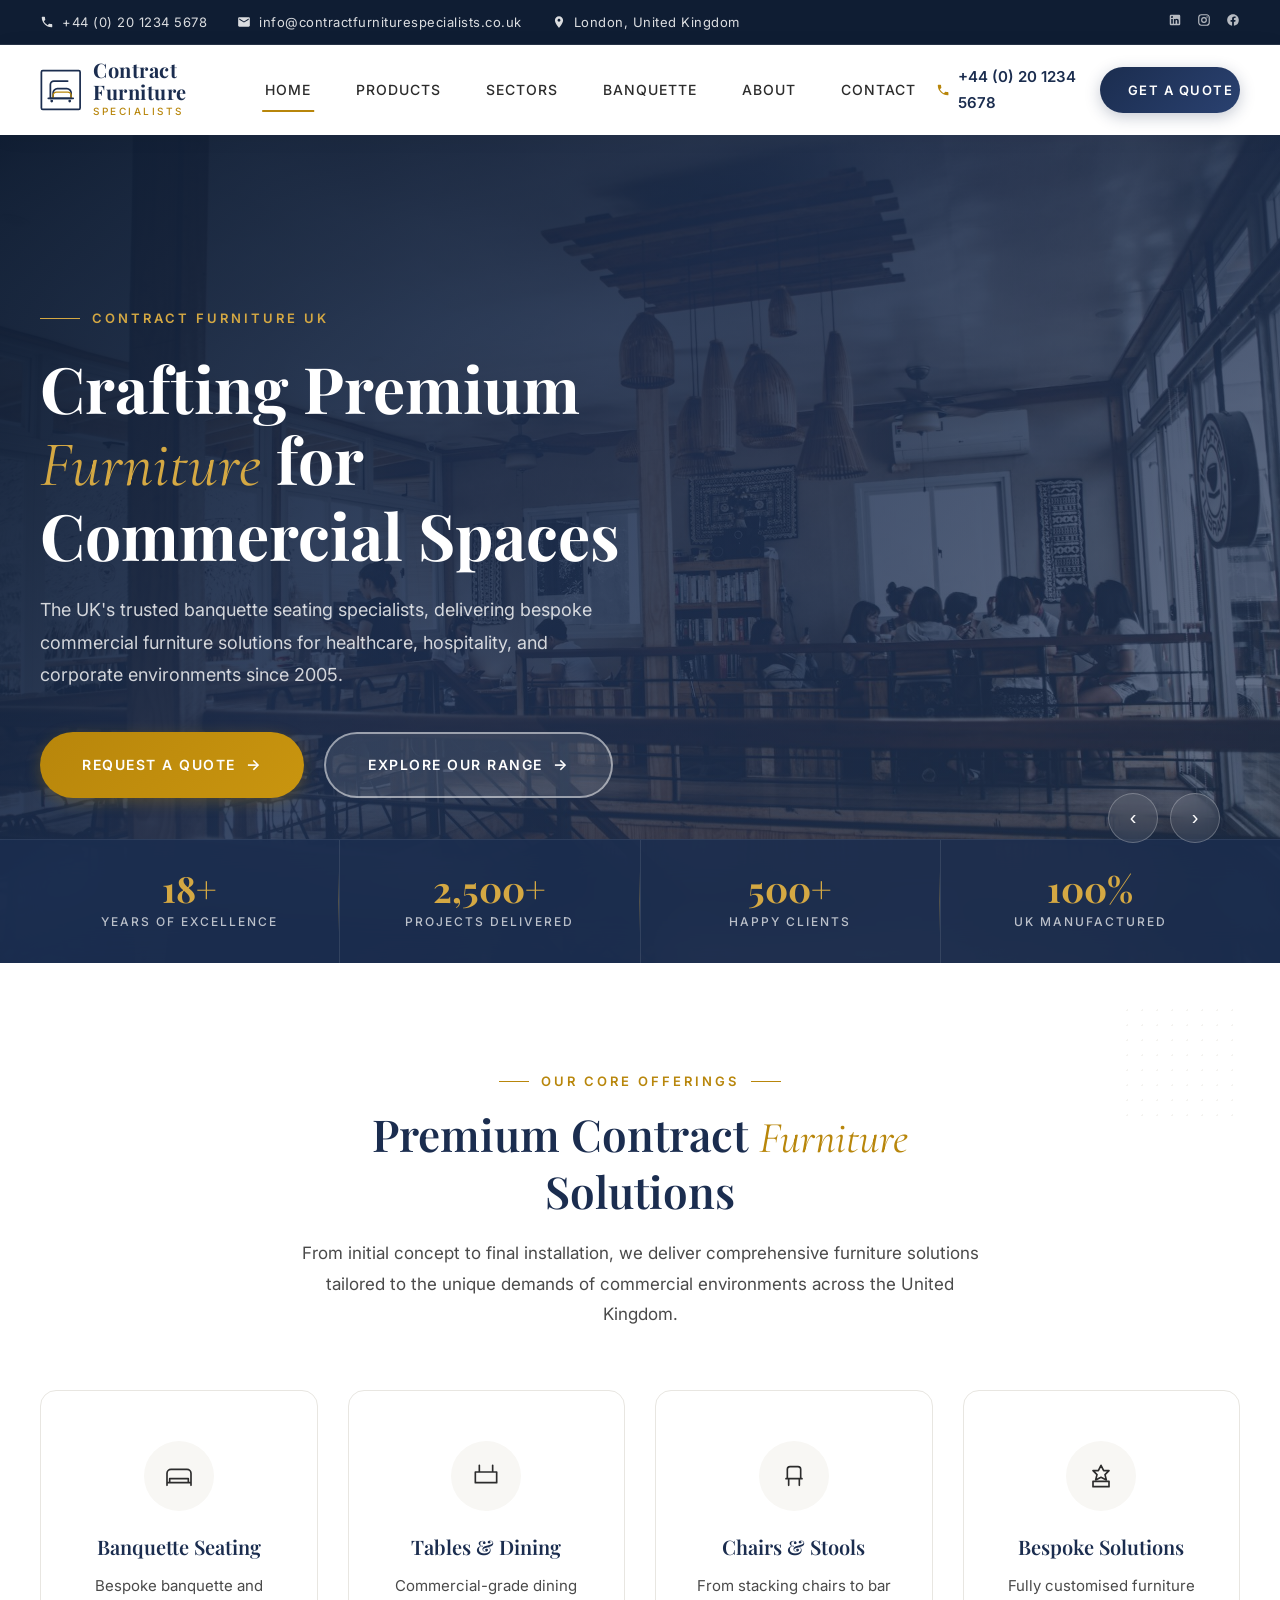
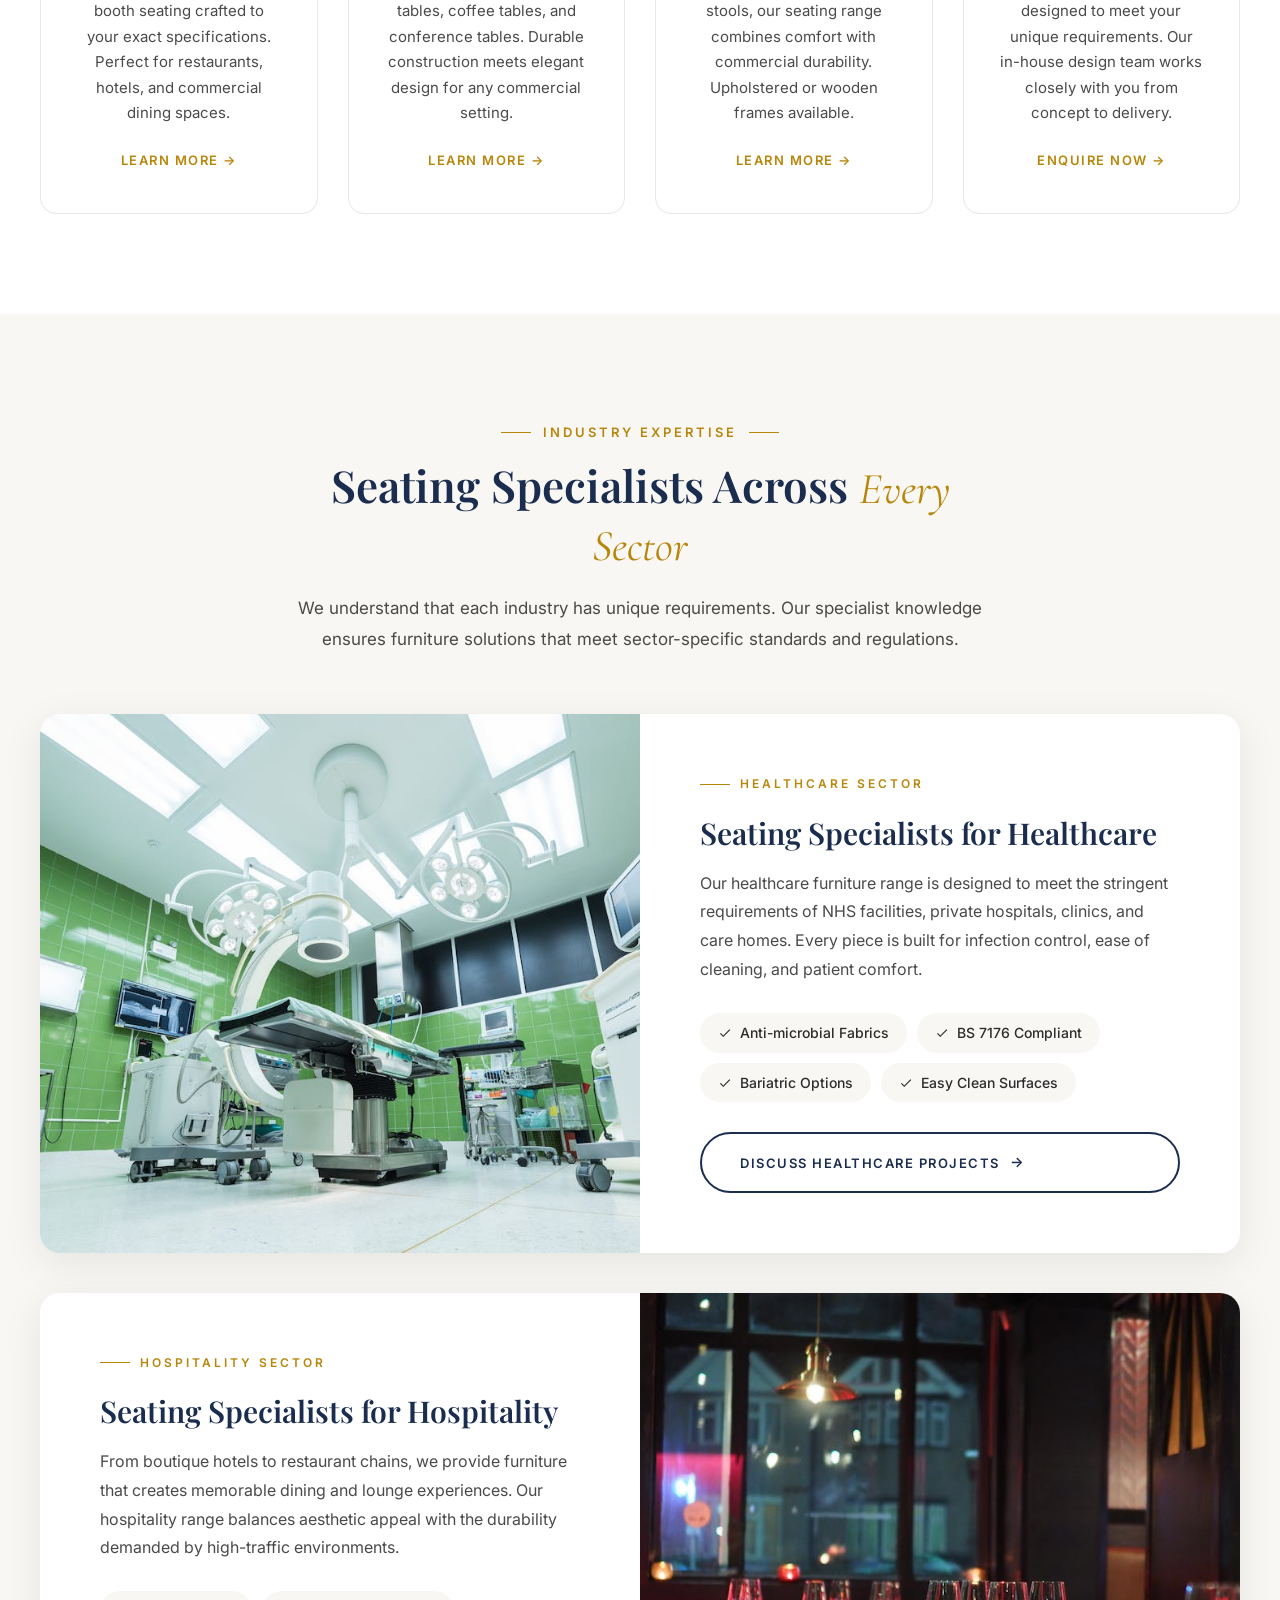
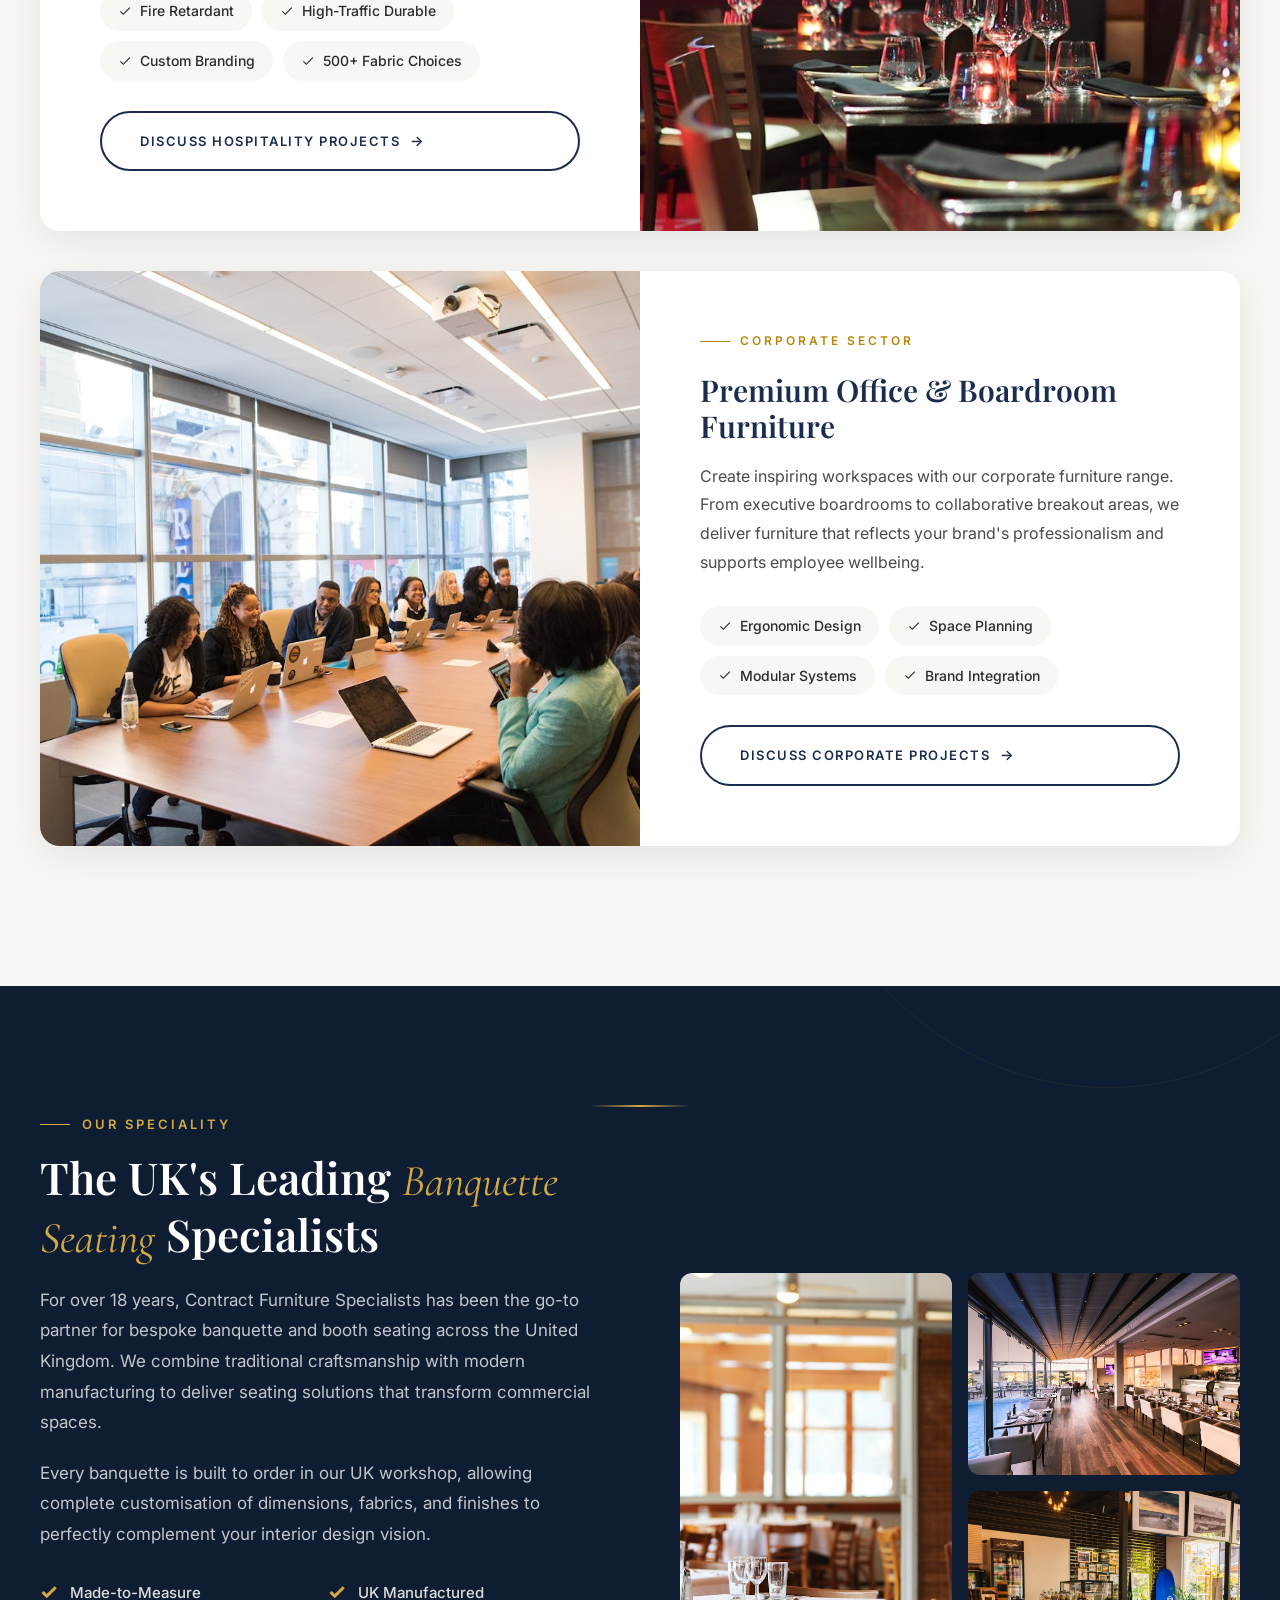
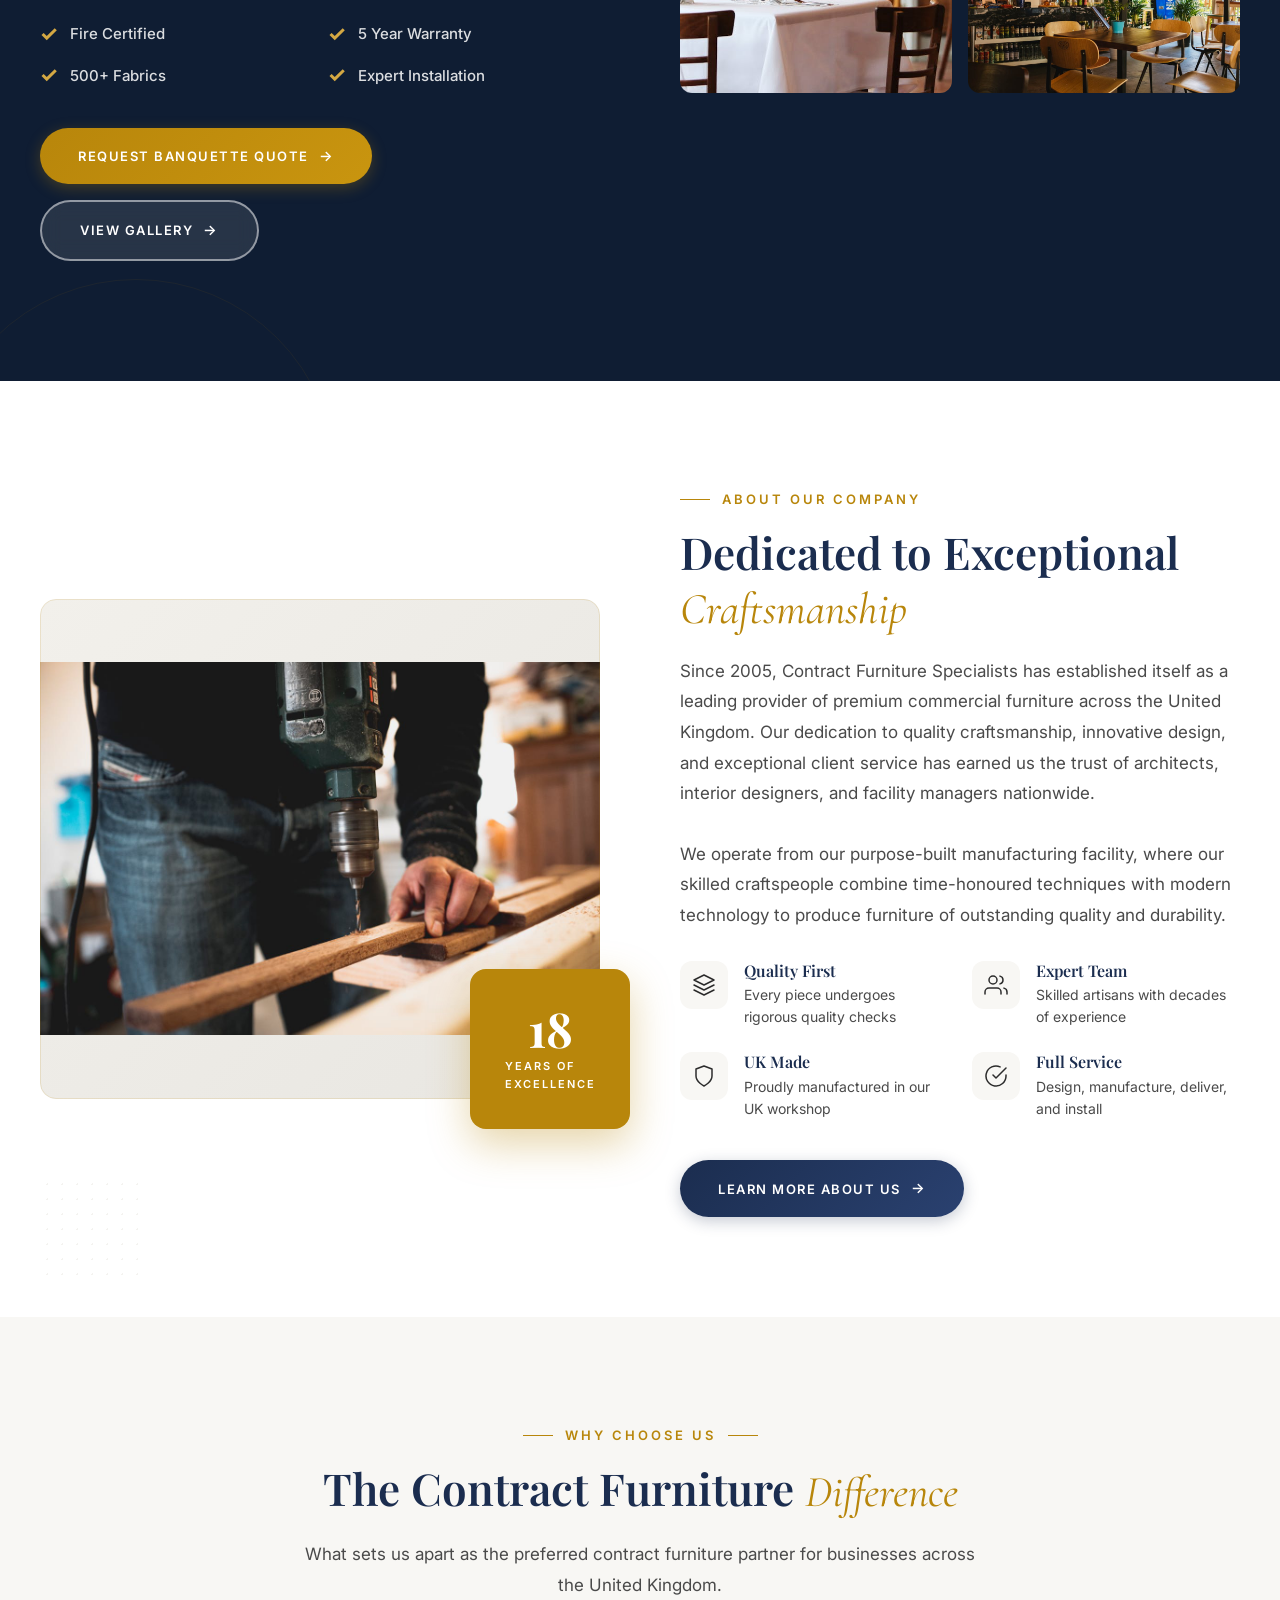
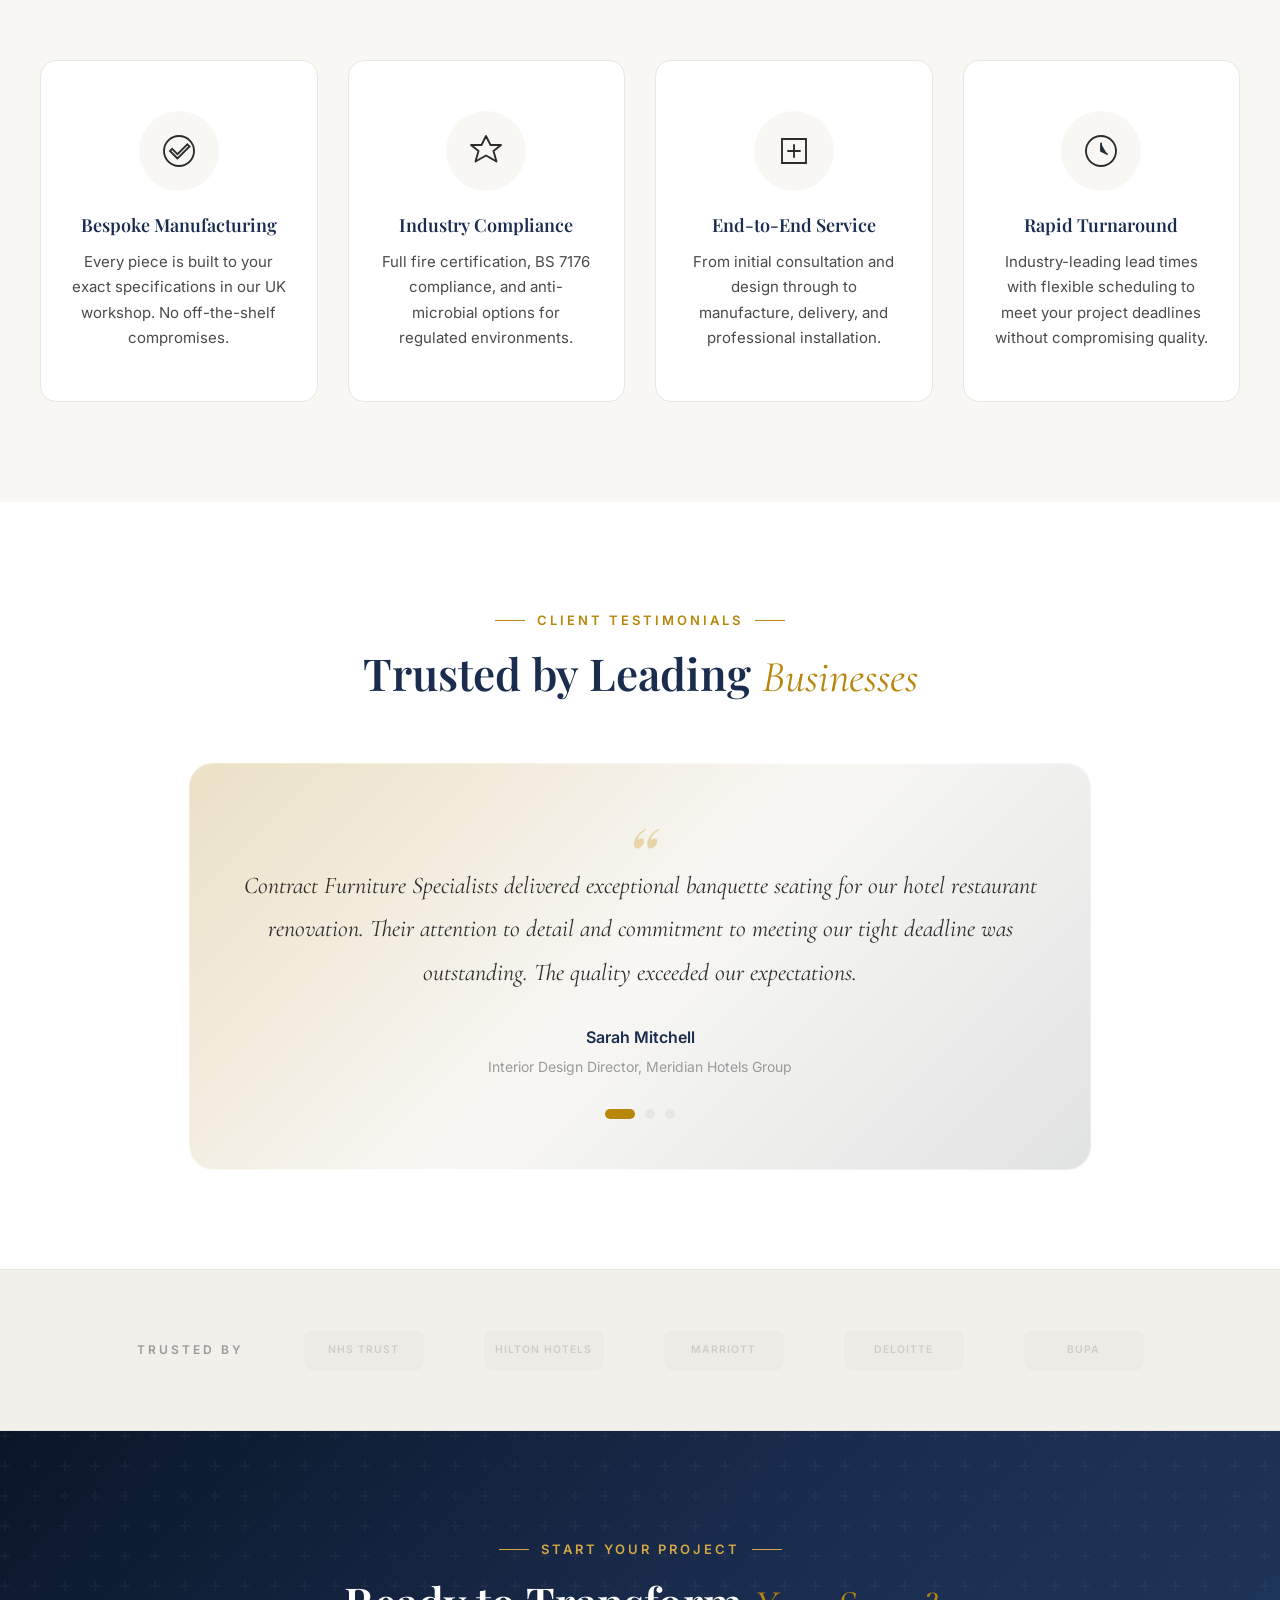
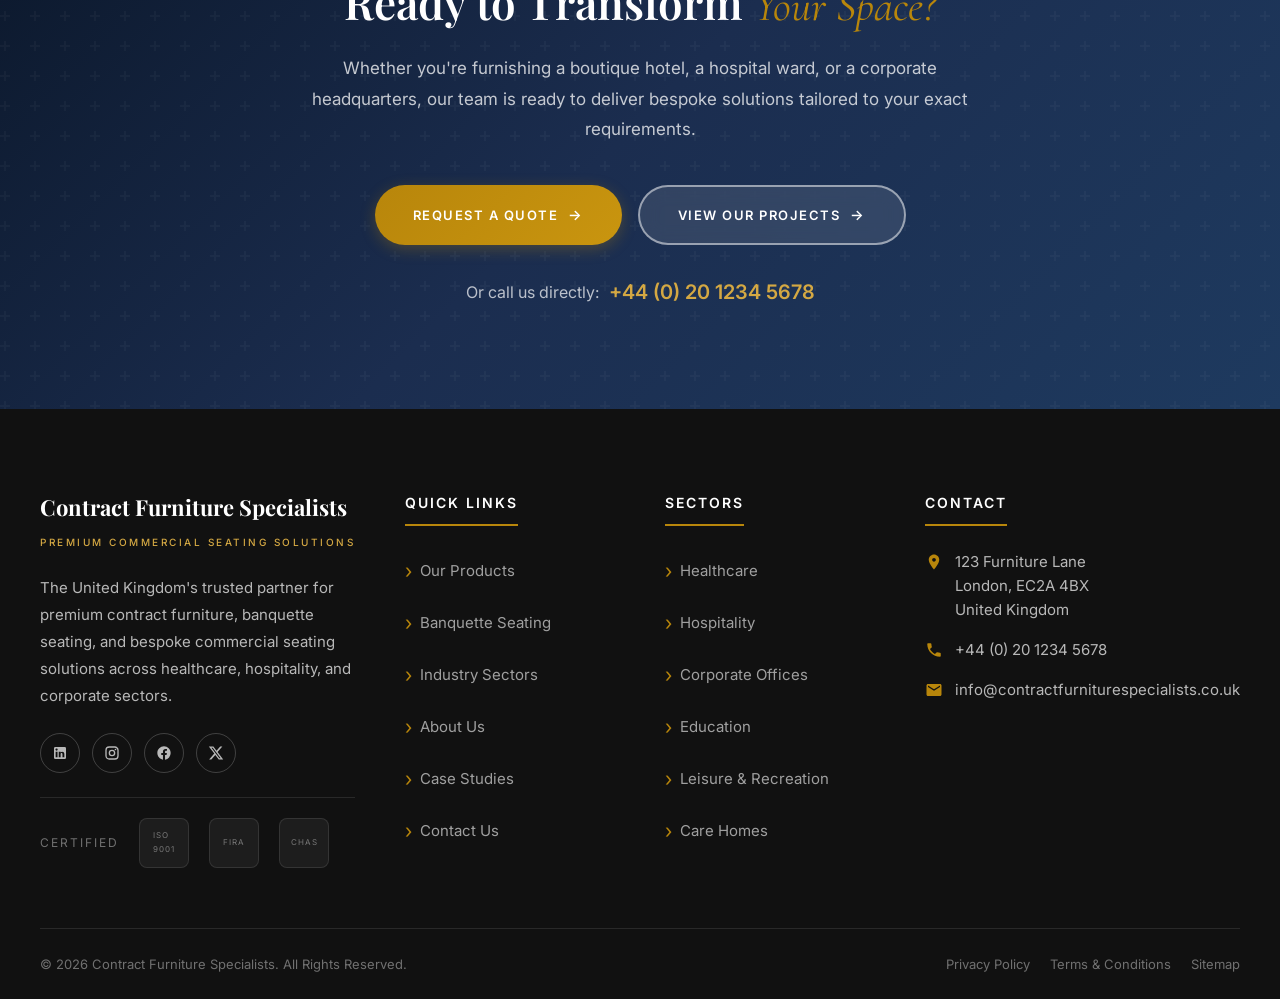
==== preview.html @ d332fbd1 "Initial commit: Contract Furniture Specialists WordPress theme Premium B2B WordPress theme for a UK-" ====
<!DOCTYPE html>
<html lang="en">
<head>
    <meta charset="UTF-8">
    <meta name="viewport" content="width=device-width, initial-scale=1.0">
    <title>Contract Furniture Specialists | Premium Banquette Seating & Commercial Furniture UK</title>
    <meta name="description" content="Contract Furniture Specialists - UK's leading provider of banquette seating, healthcare furniture, hospitality seating, and bespoke commercial furniture solutions.">
    <link rel="preconnect" href="https://fonts.googleapis.com">
    <link rel="preconnect" href="https://fonts.gstatic.com" crossorigin>
    <link href="https://fonts.googleapis.com/css2?family=Cormorant+Garamond:ital,wght@0,400;0,600;1,400&family=Inter:wght@300;400;500;600;700&family=Playfair+Display:ital,wght@0,400;0,600;0,700;1,400&display=swap" rel="stylesheet">
    <style>
/*
Theme Name: Contract Furniture Specialists
Theme URI: https://contractfurniturespecialists.co.uk
Author: Contract Furniture Specialists
Author URI: https://contractfurniturespecialists.co.uk
Description: A premium B2B WordPress theme for Contract Furniture Specialists - UK's leading banquette seating and commercial furniture provider.
Version: 1.0.0
License: GNU General Public License v2 or later
License URI: http://www.gnu.org/licenses/gpl-2.0.html
Text Domain: cfs-theme
Tags: b2b, furniture, commercial, contract-furniture, banquette-seating
*/

/* ============================================
   CSS VARIABLES & RESET
   ============================================ */
:root {
    /* Primary Colors */
    --cfs-navy: #1B2D4F;
    --cfs-navy-dark: #0F1D33;
    --cfs-navy-light: #2A4170;

    /* Accent Colors */
    --cfs-copper: #B8860B;
    --cfs-copper-light: #D4A843;
    --cfs-copper-dark: #8B6914;

    /* Neutrals */
    --cfs-white: #FFFFFF;
    --cfs-off-white: #F8F7F4;
    --cfs-cream: #F2F0EB;
    --cfs-light-gray: #E8E6E1;
    --cfs-medium-gray: #9A9A9A;
    --cfs-dark-gray: #4A4A4A;
    --cfs-charcoal: #2C2C2C;
    --cfs-black: #111111;

    /* Typography */
    --cfs-font-heading: 'Playfair Display', Georgia, serif;
    --cfs-font-body: 'Inter', -apple-system, BlinkMacSystemFont, sans-serif;
    --cfs-font-accent: 'Cormorant Garamond', Georgia, serif;

    /* Spacing */
    --cfs-section-padding: 100px 0;
    --cfs-container-width: 1280px;
    --cfs-container-padding: 0 40px;

    /* Transitions */
    --cfs-transition: all 0.3s cubic-bezier(0.4, 0, 0.2, 1);
    --cfs-transition-slow: all 0.6s cubic-bezier(0.4, 0, 0.2, 1);
}

/* Reset */
*, *::before, *::after {
    margin: 0;
    padding: 0;
    box-sizing: border-box;
}

html {
    scroll-behavior: smooth;
    font-size: 16px;
}

body {
    font-family: var(--cfs-font-body);
    color: var(--cfs-charcoal);
    background-color: var(--cfs-white);
    line-height: 1.7;
    overflow-x: hidden;
    -webkit-font-smoothing: antialiased;
    -moz-osx-font-smoothing: grayscale;
}

img {
    max-width: 100%;
    height: auto;
    display: block;
}

a {
    text-decoration: none;
    color: inherit;
    transition: var(--cfs-transition);
}

ul, ol {
    list-style: none;
}

h1, h2, h3, h4, h5, h6 {
    font-family: var(--cfs-font-heading);
    font-weight: 600;
    line-height: 1.2;
    color: var(--cfs-navy);
}

.container {
    max-width: var(--cfs-container-width);
    margin: 0 auto;
    padding: var(--cfs-container-padding);
}

/* ============================================
   BUTTONS
   ============================================ */
.btn {
    display: inline-flex;
    align-items: center;
    gap: 10px;
    padding: 16px 38px;
    font-family: var(--cfs-font-body);
    font-size: 0.8125rem;
    font-weight: 600;
    letter-spacing: 1.5px;
    text-transform: uppercase;
    border: none;
    cursor: pointer;
    transition: var(--cfs-transition);
    position: relative;
    overflow: hidden;
    border-radius: 50px;
    white-space: nowrap;
}

.btn-primary {
    background: linear-gradient(135deg, var(--cfs-navy) 0%, var(--cfs-navy-light) 100%);
    color: var(--cfs-white);
    box-shadow: 0 4px 15px rgba(27, 45, 79, 0.25);
}

.btn-primary:hover {
    background: linear-gradient(135deg, var(--cfs-copper) 0%, var(--cfs-copper-dark) 100%);
    transform: translateY(-3px);
    box-shadow: 0 10px 30px rgba(27, 45, 79, 0.35);
}

.btn-secondary {
    background-color: rgba(255,255,255,0.1);
    color: var(--cfs-white);
    border: 2px solid rgba(255,255,255,0.5);
    backdrop-filter: blur(10px);
}

.btn-secondary:hover {
    background-color: var(--cfs-white);
    color: var(--cfs-navy);
    border-color: var(--cfs-white);
    transform: translateY(-3px);
    box-shadow: 0 10px 30px rgba(255,255,255,0.2);
}

.btn-copper {
    background: linear-gradient(135deg, var(--cfs-copper) 0%, #C9950F 100%);
    color: var(--cfs-white);
    box-shadow: 0 4px 15px rgba(184, 134, 11, 0.3);
}

.btn-copper:hover {
    background: linear-gradient(135deg, #C9950F 0%, var(--cfs-copper-dark) 100%);
    transform: translateY(-3px);
    box-shadow: 0 10px 30px rgba(184, 134, 11, 0.4);
}

.btn-outline {
    background-color: transparent;
    color: var(--cfs-navy);
    border: 2px solid var(--cfs-navy);
}

.btn-outline:hover {
    background: linear-gradient(135deg, var(--cfs-navy) 0%, var(--cfs-navy-light) 100%);
    color: var(--cfs-white);
    border-color: var(--cfs-navy);
    transform: translateY(-3px);
    box-shadow: 0 10px 30px rgba(27, 45, 79, 0.25);
}

.btn-arrow::after {
    content: '\2192';
    transition: transform 0.3s ease;
    font-size: 1.1em;
}

.btn-arrow:hover::after {
    transform: translateX(6px);
}

/* ============================================
   TOP BAR
   ============================================ */
.top-bar {
    background-color: var(--cfs-navy-dark);
    color: var(--cfs-white);
    padding: 10px 0;
    font-size: 0.8125rem;
    letter-spacing: 0.5px;
    border-bottom: 1px solid rgba(255,255,255,0.1);
}

.top-bar .container {
    display: flex;
    justify-content: space-between;
    align-items: center;
}

.top-bar-left {
    display: flex;
    align-items: center;
    gap: 30px;
}

.top-bar-left a,
.top-bar-left span {
    display: flex;
    align-items: center;
    gap: 8px;
    color: rgba(255,255,255,0.85);
}

.top-bar-left a:hover {
    color: var(--cfs-copper-light);
}

.top-bar-right {
    display: flex;
    align-items: center;
    gap: 20px;
}

.top-bar-right .social-links {
    display: flex;
    gap: 15px;
}

.top-bar-right .social-links a {
    color: rgba(255,255,255,0.7);
    font-size: 0.875rem;
}

.top-bar-right .social-links a:hover {
    color: var(--cfs-copper-light);
}

/* ============================================
   HEADER & NAVIGATION
   ============================================ */
.site-header {
    position: sticky;
    top: 0;
    z-index: 1000;
    background-color: var(--cfs-white);
    box-shadow: 0 2px 20px rgba(0,0,0,0.06);
    transition: var(--cfs-transition);
}

.site-header.scrolled {
    box-shadow: 0 4px 30px rgba(0,0,0,0.1);
}

.header-inner {
    display: flex;
    align-items: center;
    justify-content: space-between;
    padding: 0 40px;
    height: 90px;
    max-width: 1400px;
    margin: 0 auto;
}

.site-logo {
    display: flex;
    align-items: center;
    gap: 12px;
    z-index: 1001;
}

.site-logo svg {
    height: 50px;
    width: auto;
}

.site-logo .logo-text {
    display: flex;
    flex-direction: column;
}

.site-logo .logo-text .brand-name {
    font-family: var(--cfs-font-heading);
    font-size: 1.25rem;
    font-weight: 700;
    color: var(--cfs-navy);
    line-height: 1.1;
    letter-spacing: 0.5px;
}

.site-logo .logo-text .brand-tagline {
    font-family: var(--cfs-font-body);
    font-size: 0.625rem;
    color: var(--cfs-copper);
    text-transform: uppercase;
    letter-spacing: 2.5px;
    font-weight: 500;
}

.main-nav {
    display: flex;
    align-items: center;
    gap: 5px;
}

.main-nav a {
    padding: 10px 20px;
    font-size: 0.875rem;
    font-weight: 500;
    color: var(--cfs-charcoal);
    text-transform: uppercase;
    letter-spacing: 1px;
    position: relative;
}

.main-nav a::after {
    content: '';
    position: absolute;
    bottom: 0;
    left: 50%;
    transform: translateX(-50%);
    width: 0;
    height: 2px;
    background-color: var(--cfs-copper);
    transition: width 0.3s ease;
}

.main-nav a:hover::after,
.main-nav a.active::after {
    width: 60%;
}

.main-nav a:hover {
    color: var(--cfs-navy);
}

.header-cta {
    display: flex;
    align-items: center;
    gap: 15px;
}

.header-cta .btn {
    padding: 12px 28px;
    font-size: 0.8125rem;
}

.header-cta .phone-link {
    display: flex;
    align-items: center;
    gap: 8px;
    font-weight: 600;
    color: var(--cfs-navy);
    font-size: 0.9375rem;
}

/* Mobile Menu Toggle */
.menu-toggle {
    display: none;
    flex-direction: column;
    gap: 6px;
    cursor: pointer;
    padding: 10px;
    z-index: 1001;
    background: none;
    border: none;
}

.menu-toggle span {
    display: block;
    width: 28px;
    height: 2px;
    background-color: var(--cfs-navy);
    transition: var(--cfs-transition);
}

.menu-toggle.active span:nth-child(1) {
    transform: rotate(45deg) translate(6px, 6px);
}

.menu-toggle.active span:nth-child(2) {
    opacity: 0;
}

.menu-toggle.active span:nth-child(3) {
    transform: rotate(-45deg) translate(6px, -6px);
}

/* ============================================
   HERO SECTION
   ============================================ */
.hero-section {
    position: relative;
    height: 92vh;
    min-height: 650px;
    max-height: 950px;
    overflow: hidden;
    background-color: var(--cfs-navy-dark);
}

.hero-slider {
    position: absolute;
    inset: 0;
    z-index: 1;
}

.hero-slide {
    position: absolute;
    inset: 0;
    opacity: 0;
    transition: opacity 1.2s ease;
    background-size: cover;
    background-position: center;
}

.hero-slide.active {
    opacity: 1;
}

.hero-slide::after {
    content: '';
    position: absolute;
    inset: 0;
    background: linear-gradient(
        135deg,
        rgba(15, 29, 51, 0.85) 0%,
        rgba(27, 45, 79, 0.65) 40%,
        rgba(27, 45, 79, 0.4) 100%
    );
}

.hero-content {
    position: relative;
    z-index: 2;
    height: 100%;
    display: flex;
    align-items: center;
    padding: 0 40px;
    max-width: 1400px;
    margin: 0 auto;
}

.hero-text {
    max-width: 700px;
}

.hero-label {
    display: inline-flex;
    align-items: center;
    gap: 12px;
    color: var(--cfs-copper-light);
    font-size: 0.8125rem;
    font-weight: 600;
    text-transform: uppercase;
    letter-spacing: 3px;
    margin-bottom: 24px;
    opacity: 0;
    transform: translateY(20px);
    animation: fadeInUp 0.8s ease 0.3s forwards;
}

.hero-label::before {
    content: '';
    display: block;
    width: 40px;
    height: 1px;
    background-color: var(--cfs-copper-light);
}

.hero-title {
    font-family: var(--cfs-font-heading);
    font-size: clamp(2.5rem, 5vw, 4rem);
    font-weight: 700;
    color: var(--cfs-white);
    line-height: 1.1;
    margin-bottom: 24px;
    opacity: 0;
    transform: translateY(30px);
    animation: fadeInUp 0.8s ease 0.5s forwards;
}

.hero-title span {
    color: var(--cfs-copper-light);
    font-style: italic;
    font-family: var(--cfs-font-accent);
    font-weight: 400;
}

.hero-description {
    font-size: 1.125rem;
    color: rgba(255,255,255,0.8);
    line-height: 1.8;
    margin-bottom: 40px;
    max-width: 560px;
    opacity: 0;
    transform: translateY(30px);
    animation: fadeInUp 0.8s ease 0.7s forwards;
}

.hero-buttons {
    display: flex;
    gap: 20px;
    flex-wrap: wrap;
    opacity: 0;
    transform: translateY(30px);
    animation: fadeInUp 0.8s ease 0.9s forwards;
}

.hero-buttons .btn {
    padding: 18px 42px;
    font-size: 0.875rem;
}

.hero-stats {
    position: absolute;
    bottom: 0;
    left: 0;
    right: 0;
    z-index: 3;
    background: rgba(27, 45, 79, 0.9);
    backdrop-filter: blur(10px);
    border-top: 1px solid rgba(255,255,255,0.1);
}

.hero-stats .container {
    display: flex;
    justify-content: center;
    gap: 0;
}

.stat-item {
    flex: 1;
    text-align: center;
    padding: 30px 20px;
    border-right: 1px solid rgba(255,255,255,0.1);
}

.stat-item:last-child {
    border-right: none;
}

.stat-number {
    font-family: var(--cfs-font-heading);
    font-size: 2.25rem;
    font-weight: 700;
    color: var(--cfs-copper-light);
    line-height: 1;
    margin-bottom: 6px;
}

.stat-label {
    font-size: 0.75rem;
    color: rgba(255,255,255,0.7);
    text-transform: uppercase;
    letter-spacing: 2px;
    font-weight: 500;
}

/* Hero Slider Navigation */
.hero-nav {
    position: absolute;
    bottom: 120px;
    right: 60px;
    z-index: 4;
    display: flex;
    gap: 12px;
}

.hero-nav button {
    width: 50px;
    height: 50px;
    background: rgba(255,255,255,0.08);
    border: 1px solid rgba(255,255,255,0.25);
    color: var(--cfs-white);
    font-size: 1.25rem;
    cursor: pointer;
    transition: var(--cfs-transition);
    display: flex;
    align-items: center;
    justify-content: center;
    border-radius: 50%;
    backdrop-filter: blur(10px);
}

.hero-nav button:hover {
    background: var(--cfs-copper);
    border-color: var(--cfs-copper);
    transform: scale(1.1);
    box-shadow: 0 5px 20px rgba(184, 134, 11, 0.4);
}

/* ============================================
   SECTION COMMON STYLES
   ============================================ */
.section-header {
    text-align: center;
    max-width: 700px;
    margin: 0 auto 60px;
}

.section-label {
    display: inline-flex;
    align-items: center;
    gap: 12px;
    color: var(--cfs-copper);
    font-size: 0.8125rem;
    font-weight: 600;
    text-transform: uppercase;
    letter-spacing: 3px;
    margin-bottom: 16px;
}

.section-label::before,
.section-label::after {
    content: '';
    display: block;
    width: 30px;
    height: 1px;
    background-color: var(--cfs-copper);
}

.section-title {
    font-size: clamp(2rem, 3.5vw, 2.75rem);
    margin-bottom: 20px;
    color: var(--cfs-navy);
}

.section-title span {
    color: var(--cfs-copper);
    font-family: var(--cfs-font-accent);
    font-style: italic;
    font-weight: 400;
}

.section-description {
    font-size: 1.0625rem;
    color: var(--cfs-dark-gray);
    line-height: 1.8;
}

/* ============================================
   SERVICES / CORE OFFERINGS
   ============================================ */
.services-section {
    padding: var(--cfs-section-padding);
    background-color: var(--cfs-white);
}

.services-grid {
    display: grid;
    grid-template-columns: repeat(4, 1fr);
    gap: 30px;
}

.service-card {
    position: relative;
    padding: 50px 35px 40px;
    background: var(--cfs-white);
    border: 1px solid var(--cfs-light-gray);
    border-radius: 16px;
    transition: var(--cfs-transition-slow);
    text-align: center;
    overflow: hidden;
}

.service-card::before {
    content: '';
    position: absolute;
    top: 0;
    left: 0;
    right: 0;
    height: 4px;
    background: linear-gradient(90deg, var(--cfs-copper), var(--cfs-copper-light));
    border-radius: 16px 16px 0 0;
    transform: scaleX(0);
    transition: transform 0.5s ease;
}

.service-card:hover::before {
    transform: scaleX(1);
}

.service-card:hover {
    transform: translateY(-10px);
    box-shadow: 0 25px 60px rgba(27, 45, 79, 0.12), 0 0 0 1px rgba(184, 134, 11, 0.1);
    border-color: transparent;
}

.service-icon {
    width: 70px;
    height: 70px;
    margin: 0 auto 24px;
    display: flex;
    align-items: center;
    justify-content: center;
    background: var(--cfs-off-white);
    border-radius: 50%;
    transition: var(--cfs-transition);
}

.service-card:hover .service-icon {
    background: var(--cfs-navy);
}

.service-icon svg {
    width: 32px;
    height: 32px;
    fill: var(--cfs-navy);
    transition: var(--cfs-transition);
}

.service-card:hover .service-icon svg {
    fill: var(--cfs-copper-light);
}

.service-card h3 {
    font-size: 1.25rem;
    margin-bottom: 14px;
    font-weight: 600;
}

.service-card p {
    font-size: 0.9375rem;
    color: var(--cfs-dark-gray);
    line-height: 1.7;
    margin-bottom: 20px;
}

.service-link {
    font-size: 0.8125rem;
    font-weight: 600;
    color: var(--cfs-copper);
    text-transform: uppercase;
    letter-spacing: 1.5px;
    display: inline-flex;
    align-items: center;
    gap: 8px;
}

.service-link:hover {
    color: var(--cfs-navy);
    gap: 14px;
}

/* ============================================
   INDUSTRY SECTIONS
   ============================================ */
.industries-section {
    padding: var(--cfs-section-padding);
    background-color: var(--cfs-off-white);
}

.industry-showcase {
    display: grid;
    grid-template-columns: 1fr 1fr;
    gap: 0;
    margin-bottom: 40px;
    overflow: hidden;
    box-shadow: 0 10px 40px rgba(0,0,0,0.08);
    border-radius: 20px;
}

.industry-showcase.reverse {
    direction: rtl;
}

.industry-showcase.reverse > * {
    direction: ltr;
}

.industry-image {
    position: relative;
    min-height: 450px;
    overflow: hidden;
    background-color: var(--cfs-navy);
}

.industry-image img {
    width: 100%;
    height: 100%;
    object-fit: cover;
    transition: transform 0.8s ease;
}

.industry-showcase:hover .industry-image img {
    transform: scale(1.05);
}

.industry-image .image-placeholder {
    width: 100%;
    height: 100%;
    background: linear-gradient(135deg, var(--cfs-navy) 0%, var(--cfs-navy-light) 100%);
    display: flex;
    flex-direction: column;
    align-items: center;
    justify-content: center;
    color: rgba(255,255,255,0.3);
    font-size: 4rem;
}

.industry-image .image-placeholder span {
    font-size: 0.875rem;
    text-transform: uppercase;
    letter-spacing: 3px;
    margin-top: 15px;
    color: rgba(255,255,255,0.4);
}

.industry-content {
    display: flex;
    flex-direction: column;
    justify-content: center;
    padding: 60px 60px;
    background: var(--cfs-white);
}

.industry-tag {
    display: inline-flex;
    align-items: center;
    gap: 10px;
    color: var(--cfs-copper);
    font-size: 0.75rem;
    font-weight: 600;
    text-transform: uppercase;
    letter-spacing: 3px;
    margin-bottom: 20px;
}

.industry-tag::before {
    content: '';
    width: 30px;
    height: 1px;
    background: var(--cfs-copper);
}

.industry-content h3 {
    font-size: 1.875rem;
    margin-bottom: 18px;
}

.industry-content p {
    font-size: 1rem;
    color: var(--cfs-dark-gray);
    line-height: 1.8;
    margin-bottom: 14px;
}

.industry-features {
    display: flex;
    flex-wrap: wrap;
    gap: 10px;
    margin: 15px 0 30px;
}

.industry-features li {
    display: flex;
    align-items: center;
    gap: 8px;
    font-size: 0.875rem;
    color: var(--cfs-charcoal);
    padding: 8px 18px;
    background: var(--cfs-off-white);
    font-weight: 500;
    border-radius: 50px;
    transition: var(--cfs-transition);
}

.industry-features li:hover {
    background: var(--cfs-navy);
    color: var(--cfs-white);
    transform: translateY(-2px);
}

.industry-features li:hover svg {
    fill: var(--cfs-copper-light);
}

.industry-features li svg {
    width: 14px;
    height: 14px;
    fill: var(--cfs-copper);
    flex-shrink: 0;
}

/* ============================================
   BANQUETTE SEATING SECTION
   ============================================ */
.banquette-section {
    padding: 120px 0;
    background: var(--cfs-navy-dark);
    position: relative;
    overflow: hidden;
}

.banquette-section::before {
    content: '';
    position: absolute;
    top: -50%;
    right: -10%;
    width: 600px;
    height: 600px;
    border: 1px solid rgba(184, 134, 11, 0.1);
    border-radius: 50%;
}

.banquette-section::after {
    content: '';
    position: absolute;
    bottom: -30%;
    left: -5%;
    width: 400px;
    height: 400px;
    border: 1px solid rgba(184, 134, 11, 0.08);
    border-radius: 50%;
}

.banquette-inner {
    display: grid;
    grid-template-columns: 1fr 1fr;
    gap: 80px;
    align-items: center;
    position: relative;
    z-index: 1;
}

.banquette-content .section-label {
    justify-content: flex-start;
    color: var(--cfs-copper-light);
}

.banquette-content .section-label::before {
    background: var(--cfs-copper-light);
}

.banquette-content .section-label::after {
    display: none;
}

.banquette-content .section-title {
    color: var(--cfs-white);
    text-align: left;
}

.banquette-content .section-title span {
    color: var(--cfs-copper-light);
}

.banquette-content p {
    color: rgba(255,255,255,0.75);
    font-size: 1.0625rem;
    line-height: 1.8;
    margin-bottom: 20px;
}

.banquette-features-list {
    display: grid;
    grid-template-columns: 1fr 1fr;
    gap: 16px;
    margin: 30px 0 40px;
}

.banquette-features-list li {
    display: flex;
    align-items: center;
    gap: 12px;
    color: rgba(255,255,255,0.85);
    font-size: 0.9375rem;
    font-weight: 500;
}

.banquette-features-list li svg {
    width: 18px;
    height: 18px;
    flex-shrink: 0;
}

.banquette-gallery {
    display: grid;
    grid-template-columns: 1fr 1fr;
    grid-template-rows: 1fr 1fr;
    gap: 16px;
    position: relative;
}

.banquette-gallery .gallery-item {
    overflow: hidden;
    position: relative;
    background: var(--cfs-navy);
    min-height: 200px;
}

.banquette-gallery .gallery-item:first-child {
    grid-row: span 2;
    min-height: 420px;
}

.banquette-gallery .gallery-item .image-placeholder {
    width: 100%;
    height: 100%;
    background: linear-gradient(135deg, var(--cfs-navy-light) 0%, var(--cfs-navy) 100%);
    display: flex;
    flex-direction: column;
    align-items: center;
    justify-content: center;
    color: rgba(255,255,255,0.2);
    font-size: 2.5rem;
    transition: var(--cfs-transition);
}

.banquette-gallery .gallery-item:hover .image-placeholder {
    background: linear-gradient(135deg, var(--cfs-copper-dark) 0%, var(--cfs-navy) 100%);
}

.banquette-gallery .gallery-item .image-placeholder span {
    font-size: 0.75rem;
    text-transform: uppercase;
    letter-spacing: 2px;
    margin-top: 10px;
    color: rgba(255,255,255,0.3);
}

/* ============================================
   ABOUT SECTION
   ============================================ */
.about-section {
    padding: var(--cfs-section-padding);
    background: var(--cfs-white);
}

.about-grid {
    display: grid;
    grid-template-columns: 1fr 1fr;
    gap: 80px;
    align-items: center;
}

.about-image {
    position: relative;
}

.about-image .main-image {
    width: 100%;
    min-height: 500px;
    background: linear-gradient(135deg, var(--cfs-cream) 0%, var(--cfs-light-gray) 100%);
    display: flex;
    align-items: center;
    justify-content: center;
    color: var(--cfs-medium-gray);
    font-size: 3rem;
}

.about-image .main-image span {
    font-size: 0.875rem;
    text-transform: uppercase;
    letter-spacing: 3px;
    margin-top: 15px;
    display: block;
    text-align: center;
}

.about-image .experience-badge {
    position: absolute;
    bottom: -30px;
    right: -30px;
    width: 160px;
    height: 160px;
    background: var(--cfs-copper);
    display: flex;
    flex-direction: column;
    align-items: center;
    justify-content: center;
    color: var(--cfs-white);
    box-shadow: 0 15px 40px rgba(184, 134, 11, 0.3);
}

.experience-badge .years {
    font-family: var(--cfs-font-heading);
    font-size: 3rem;
    font-weight: 700;
    line-height: 1;
}

.experience-badge .label {
    font-size: 0.6875rem;
    text-transform: uppercase;
    letter-spacing: 2px;
    margin-top: 5px;
    font-weight: 600;
}

.about-content .section-label {
    justify-content: flex-start;
}

.about-content .section-label::after {
    display: none;
}

.about-content .section-title {
    text-align: left;
}

.about-content .section-description {
    margin-bottom: 30px;
}

.about-values {
    display: grid;
    grid-template-columns: 1fr 1fr;
    gap: 24px;
    margin-bottom: 40px;
}

.about-value {
    display: flex;
    gap: 16px;
    align-items: flex-start;
}

.about-value .value-icon {
    width: 48px;
    height: 48px;
    background: var(--cfs-off-white);
    display: flex;
    align-items: center;
    justify-content: center;
    flex-shrink: 0;
}

.about-value .value-icon svg {
    width: 24px;
    height: 24px;
    fill: var(--cfs-copper);
}

.about-value h4 {
    font-size: 1rem;
    margin-bottom: 4px;
    font-weight: 600;
}

.about-value p {
    font-size: 0.875rem;
    color: var(--cfs-dark-gray);
    line-height: 1.6;
}

/* ============================================
   WHY CHOOSE US
   ============================================ */
.why-section {
    padding: var(--cfs-section-padding);
    background: var(--cfs-off-white);
}

.why-grid {
    display: grid;
    grid-template-columns: repeat(4, 1fr);
    gap: 30px;
}

.why-card {
    text-align: center;
    padding: 50px 30px;
    background: var(--cfs-white);
    border: 1px solid var(--cfs-light-gray);
    border-radius: 16px;
    transition: var(--cfs-transition-slow);
    position: relative;
}

.why-card::after {
    content: '';
    position: absolute;
    bottom: 0;
    left: 0;
    right: 0;
    height: 4px;
    background: linear-gradient(90deg, var(--cfs-copper), var(--cfs-copper-light));
    border-radius: 0 0 16px 16px;
    transform: scaleX(0);
    transition: transform 0.5s ease;
}

.why-card:hover::after {
    transform: scaleX(1);
}

.why-card:hover {
    transform: translateY(-8px);
    box-shadow: 0 20px 50px rgba(0,0,0,0.1), 0 0 0 1px rgba(184, 134, 11, 0.1);
}

.why-icon {
    width: 80px;
    height: 80px;
    margin: 0 auto 24px;
    display: flex;
    align-items: center;
    justify-content: center;
    background: var(--cfs-off-white);
    border-radius: 50%;
    transition: var(--cfs-transition);
}

.why-card:hover .why-icon {
    background: var(--cfs-navy);
}

.why-icon svg {
    width: 36px;
    height: 36px;
    fill: var(--cfs-navy);
    transition: var(--cfs-transition);
}

.why-card:hover .why-icon svg {
    fill: var(--cfs-copper-light);
}

.why-card h3 {
    font-size: 1.125rem;
    margin-bottom: 12px;
    font-weight: 600;
}

.why-card p {
    font-size: 0.9375rem;
    color: var(--cfs-dark-gray);
    line-height: 1.7;
}

/* ============================================
   TESTIMONIALS
   ============================================ */
.testimonials-section {
    padding: var(--cfs-section-padding);
    background: var(--cfs-white);
}

.testimonials-slider {
    max-width: 900px;
    margin: 0 auto;
    text-align: center;
    position: relative;
}

.testimonial-item {
    display: none;
}

.testimonial-item.active {
    display: block;
}

.testimonial-quote {
    font-family: var(--cfs-font-accent);
    font-size: 1.5rem;
    font-style: italic;
    color: var(--cfs-charcoal);
    line-height: 1.8;
    margin-bottom: 30px;
    position: relative;
    padding-top: 40px;
}

.testimonial-quote::before {
    content: '\201C';
    position: absolute;
    top: -10px;
    left: 50%;
    transform: translateX(-50%);
    font-family: var(--cfs-font-heading);
    font-size: 5rem;
    color: var(--cfs-copper-light);
    line-height: 1;
    opacity: 0.4;
}

.testimonial-author {
    font-weight: 600;
    font-size: 1rem;
    color: var(--cfs-navy);
}

.testimonial-role {
    font-size: 0.875rem;
    color: var(--cfs-medium-gray);
    margin-top: 4px;
}

.testimonial-dots {
    display: flex;
    justify-content: center;
    gap: 10px;
    margin-top: 30px;
}

.testimonial-dots button {
    width: 10px;
    height: 10px;
    border-radius: 50%;
    border: none;
    background: var(--cfs-light-gray);
    cursor: pointer;
    transition: var(--cfs-transition);
}

.testimonial-dots button.active {
    background: var(--cfs-copper);
    width: 30px;
    border-radius: 5px;
}

/* ============================================
   CTA SECTION
   ============================================ */
.cta-section {
    padding: 100px 0;
    background: linear-gradient(135deg, var(--cfs-navy-dark) 0%, var(--cfs-navy) 100%);
    position: relative;
    overflow: hidden;
    text-align: center;
}

.cta-section::before {
    content: '';
    position: absolute;
    top: 0;
    left: 0;
    right: 0;
    bottom: 0;
    background-image: url("data:image/svg+xml,%3Csvg width='60' height='60' viewBox='0 0 60 60' xmlns='http://www.w3.org/2000/svg'%3E%3Cg fill='none' fill-rule='evenodd'%3E%3Cg fill='%23ffffff' fill-opacity='0.03'%3E%3Cpath d='M36 34v-4h-2v4h-4v2h4v4h2v-4h4v-2h-4zm0-30V0h-2v4h-4v2h4v4h2V6h4V4h-4zM6 34v-4H4v4H0v2h4v4h2v-4h4v-2H6zM6 4V0H4v4H0v2h4v4h2V6h4V4H6z'/%3E%3C/g%3E%3C/g%3E%3C/svg%3E");
}

.cta-content {
    position: relative;
    z-index: 1;
    max-width: 700px;
    margin: 0 auto;
}

.cta-content .section-label {
    color: var(--cfs-copper-light);
}

.cta-content .section-label::before,
.cta-content .section-label::after {
    background: var(--cfs-copper-light);
}

.cta-content .section-title {
    color: var(--cfs-white);
    margin-bottom: 20px;
}

.cta-content .section-description {
    color: rgba(255,255,255,0.75);
    margin-bottom: 40px;
}

.cta-buttons {
    display: flex;
    gap: 16px;
    justify-content: center;
    flex-wrap: wrap;
}

.cta-phone {
    display: flex;
    align-items: center;
    justify-content: center;
    gap: 10px;
    margin-top: 30px;
    color: rgba(255,255,255,0.7);
    font-size: 1rem;
}

.cta-phone a {
    color: var(--cfs-copper-light);
    font-weight: 600;
    font-size: 1.25rem;
}

.cta-phone a:hover {
    color: var(--cfs-white);
}

/* ============================================
   CLIENTS / TRUST SECTION
   ============================================ */
.clients-section {
    padding: 60px 0;
    background: var(--cfs-cream);
    border-top: 1px solid var(--cfs-light-gray);
    border-bottom: 1px solid var(--cfs-light-gray);
}

.clients-inner {
    display: flex;
    align-items: center;
    justify-content: center;
    gap: 60px;
    flex-wrap: wrap;
}

.client-logo {
    opacity: 0.4;
    transition: var(--cfs-transition);
    filter: grayscale(100%);
    height: 40px;
}

.client-logo:hover {
    opacity: 0.8;
    filter: grayscale(0%);
}

.clients-label {
    font-size: 0.75rem;
    text-transform: uppercase;
    letter-spacing: 3px;
    color: var(--cfs-medium-gray);
    font-weight: 600;
    white-space: nowrap;
}

/* ============================================
   FOOTER
   ============================================ */
.site-footer {
    background: var(--cfs-black);
    color: rgba(255,255,255,0.7);
    padding-top: 80px;
}

.footer-main {
    display: grid;
    grid-template-columns: 1.5fr 1fr 1fr 1fr;
    gap: 50px;
    padding-bottom: 60px;
    border-bottom: 1px solid rgba(255,255,255,0.1);
}

.footer-brand .logo-text .brand-name {
    font-family: var(--cfs-font-heading);
    font-size: 1.375rem;
    font-weight: 700;
    color: var(--cfs-white);
    margin-bottom: 4px;
}

.footer-brand .logo-text .brand-tagline {
    font-size: 0.625rem;
    color: var(--cfs-copper-light);
    text-transform: uppercase;
    letter-spacing: 2.5px;
    font-weight: 500;
}

.footer-brand p {
    margin-top: 20px;
    font-size: 0.9375rem;
    line-height: 1.8;
    max-width: 360px;
}

.footer-social {
    display: flex;
    gap: 12px;
    margin-top: 24px;
}

.footer-social a {
    width: 40px;
    height: 40px;
    display: flex;
    align-items: center;
    justify-content: center;
    border: 1px solid rgba(255,255,255,0.2);
    color: rgba(255,255,255,0.7);
    font-size: 0.875rem;
    transition: var(--cfs-transition);
}

.footer-social a:hover {
    background: var(--cfs-copper);
    border-color: var(--cfs-copper);
    color: var(--cfs-white);
}

.footer-col h4 {
    font-family: var(--cfs-font-body);
    font-size: 0.875rem;
    font-weight: 600;
    text-transform: uppercase;
    letter-spacing: 2px;
    color: var(--cfs-white);
    margin-bottom: 24px;
    padding-bottom: 12px;
    border-bottom: 2px solid var(--cfs-copper);
    display: inline-block;
}

.footer-col ul li {
    margin-bottom: 10px;
}

.footer-col ul li a {
    font-size: 0.9375rem;
    color: rgba(255,255,255,0.6);
    transition: var(--cfs-transition);
    display: flex;
    align-items: center;
    gap: 8px;
}

.footer-col ul li a::before {
    content: '\203A';
    color: var(--cfs-copper);
    font-size: 1.25rem;
}

.footer-col ul li a:hover {
    color: var(--cfs-copper-light);
    padding-left: 5px;
}

.footer-contact-item {
    display: flex;
    gap: 12px;
    margin-bottom: 16px;
    align-items: flex-start;
}

.footer-contact-item svg {
    width: 18px;
    height: 18px;
    fill: var(--cfs-copper);
    flex-shrink: 0;
    margin-top: 3px;
}

.footer-contact-item p {
    font-size: 0.9375rem;
    line-height: 1.6;
}

.footer-contact-item a {
    color: rgba(255,255,255,0.7);
}

.footer-contact-item a:hover {
    color: var(--cfs-copper-light);
}

.footer-accreditations {
    display: flex;
    align-items: center;
    gap: 20px;
    margin-top: 24px;
    padding-top: 20px;
    border-top: 1px solid rgba(255,255,255,0.1);
}

.footer-accreditations span {
    font-size: 0.75rem;
    text-transform: uppercase;
    letter-spacing: 2px;
    color: rgba(255,255,255,0.4);
}

.accreditation-badge {
    width: 50px;
    height: 50px;
    background: rgba(255,255,255,0.05);
    border: 1px solid rgba(255,255,255,0.1);
    display: flex;
    align-items: center;
    justify-content: center;
    font-size: 0.5rem;
    color: rgba(255,255,255,0.4);
    text-transform: uppercase;
    letter-spacing: 1px;
}

.footer-bottom {
    padding: 24px 0;
    display: flex;
    justify-content: space-between;
    align-items: center;
    font-size: 0.8125rem;
    color: rgba(255,255,255,0.4);
}

.footer-bottom-links {
    display: flex;
    gap: 20px;
}

.footer-bottom-links a {
    color: rgba(255,255,255,0.4);
}

.footer-bottom-links a:hover {
    color: var(--cfs-copper-light);
}

/* ============================================
   ANIMATIONS
   ============================================ */
@keyframes fadeInUp {
    from {
        opacity: 0;
        transform: translateY(30px);
    }
    to {
        opacity: 1;
        transform: translateY(0);
    }
}

@keyframes fadeIn {
    from { opacity: 0; }
    to { opacity: 1; }
}

.reveal {
    opacity: 0;
    transform: translateY(40px);
    transition: opacity 0.8s ease, transform 0.8s ease;
}

.reveal.visible {
    opacity: 1;
    transform: translateY(0);
}

.reveal-delay-1 { transition-delay: 0.1s; }
.reveal-delay-2 { transition-delay: 0.2s; }
.reveal-delay-3 { transition-delay: 0.3s; }
.reveal-delay-4 { transition-delay: 0.4s; }

/* ============================================
   RESPONSIVE DESIGN
   ============================================ */
@media (max-width: 1200px) {
    .services-grid,
    .why-grid {
        grid-template-columns: repeat(2, 1fr);
    }

    .footer-main {
        grid-template-columns: 1fr 1fr;
        gap: 40px;
    }
}

@media (max-width: 992px) {
    :root {
        --cfs-section-padding: 80px 0;
    }

    .top-bar {
        display: none;
    }

    .header-inner {
        height: 75px;
        padding: 0 20px;
    }

    .main-nav {
        position: fixed;
        top: 0;
        right: -100%;
        width: 320px;
        height: 100vh;
        background: var(--cfs-white);
        flex-direction: column;
        padding: 100px 30px 30px;
        box-shadow: -10px 0 30px rgba(0,0,0,0.1);
        transition: right 0.4s ease;
        align-items: flex-start;
        z-index: 1000;
    }

    .main-nav.active {
        right: 0;
    }

    .main-nav a {
        width: 100%;
        padding: 15px 0;
        border-bottom: 1px solid var(--cfs-light-gray);
    }

    .menu-toggle {
        display: flex;
    }

    .header-cta .phone-link {
        display: none;
    }

    .hero-section {
        height: 85vh;
        min-height: 550px;
    }

    .hero-title {
        font-size: clamp(2rem, 4.5vw, 3rem);
    }

    .hero-stats .container {
        flex-wrap: wrap;
    }

    .stat-item {
        flex: 1 1 50%;
        padding: 20px 15px;
    }

    .hero-nav {
        bottom: 140px;
        right: 30px;
    }

    .industry-showcase {
        grid-template-columns: 1fr;
    }

    .industry-showcase.reverse {
        direction: ltr;
    }

    .industry-image {
        min-height: 300px;
    }

    .banquette-inner,
    .about-grid {
        grid-template-columns: 1fr;
        gap: 50px;
    }

    .about-image .experience-badge {
        right: 20px;
        bottom: -20px;
        width: 130px;
        height: 130px;
    }

    .experience-badge .years {
        font-size: 2.5rem;
    }
}

@media (max-width: 768px) {
    :root {
        --cfs-section-padding: 60px 0;
        --cfs-container-padding: 0 20px;
    }

    .services-grid,
    .why-grid {
        grid-template-columns: 1fr;
        gap: 20px;
    }

    .service-card,
    .why-card {
        padding: 35px 25px;
    }

    .industry-content {
        padding: 40px 30px;
    }

    .banquette-features-list {
        grid-template-columns: 1fr;
    }

    .banquette-gallery {
        grid-template-columns: 1fr;
    }

    .banquette-gallery .gallery-item:first-child {
        grid-row: auto;
        min-height: 250px;
    }

    .about-values {
        grid-template-columns: 1fr;
    }

    .hero-buttons {
        flex-direction: column;
        align-items: flex-start;
    }

    .cta-buttons {
        flex-direction: column;
        align-items: center;
    }

    .footer-main {
        grid-template-columns: 1fr;
        gap: 30px;
    }

    .footer-bottom {
        flex-direction: column;
        gap: 10px;
        text-align: center;
    }

    .stat-item {
        flex: 1 1 100%;
    }

    .hero-nav {
        display: none;
    }

    .clients-inner {
        gap: 30px;
    }
}

@media (max-width: 480px) {
    .header-cta .btn {
        display: none;
    }

    .hero-section {
        height: 80vh;
        min-height: 500px;
    }

    .hero-content {
        padding: 0 20px;
    }
}

/* ============================================
   PREMIUM CUSTOM STYLES
   ============================================ */

/* Smooth page load */
body {
    opacity: 0;
    animation: pageLoad 0.6s ease forwards;
}

@keyframes pageLoad {
    to { opacity: 1; }
}

/* Selection color */
::selection {
    background-color: var(--cfs-copper);
    color: var(--cfs-white);
}

/* Scrollbar styling */
::-webkit-scrollbar {
    width: 8px;
}

::-webkit-scrollbar-track {
    background: var(--cfs-off-white);
}

::-webkit-scrollbar-thumb {
    background: var(--cfs-navy);
    border-radius: 4px;
}

::-webkit-scrollbar-thumb:hover {
    background: var(--cfs-copper);
}

/* Focus styles for accessibility */
a:focus-visible,
button:focus-visible {
    outline: 2px solid var(--cfs-copper);
    outline-offset: 3px;
}

/* Skip to content link */
.skip-link {
    position: absolute;
    top: -100px;
    left: 10px;
    padding: 10px 20px;
    background: var(--cfs-navy);
    color: var(--cfs-white);
    z-index: 10000;
    font-weight: 600;
}

.skip-link:focus {
    top: 10px;
}

/* Mobile overlay for menu */
@media (max-width: 992px) {
    .main-nav::before {
        content: '';
        position: fixed;
        inset: 0;
        background: rgba(0,0,0,0.5);
        opacity: 0;
        visibility: hidden;
        transition: all 0.3s ease;
        z-index: -1;
    }

    .main-nav.active::before {
        opacity: 1;
        visibility: visible;
    }
}

/* ============================================
   PREMIUM GLASSMORPHISM & EFFECTS
   ============================================ */

/* Glassmorphism stats bar */
.hero-stats {
    background: rgba(27, 45, 79, 0.85) !important;
    backdrop-filter: blur(20px);
    -webkit-backdrop-filter: blur(20px);
    border-top: 1px solid rgba(255,255,255,0.08);
}

.stat-item {
    position: relative;
}

.stat-item::after {
    content: '';
    position: absolute;
    top: 50%;
    right: 0;
    transform: translateY(-50%);
    width: 1px;
    height: 50%;
    background: linear-gradient(to bottom, transparent, rgba(212,168,67,0.3), transparent);
}

.stat-item:last-child::after {
    display: none;
}

/* Premium header glassmorphism */
.site-header {
    background: rgba(255,255,255,0.95) !important;
    backdrop-filter: blur(20px);
    -webkit-backdrop-filter: blur(20px);
}

.site-header.scrolled {
    background: rgba(255,255,255,0.98) !important;
    box-shadow: 0 4px 30px rgba(0,0,0,0.08), 0 1px 0 rgba(184, 134, 11, 0.1);
}

/* Service card premium glow on hover */
.service-card:hover {
    box-shadow:
        0 25px 60px rgba(27, 45, 79, 0.12),
        0 0 0 1px rgba(184, 134, 11, 0.08),
        0 0 40px rgba(184, 134, 11, 0.05) !important;
}

/* Premium image hover zoom */
.industry-image img,
.banquette-gallery .gallery-item img {
    transition: transform 0.8s cubic-bezier(0.4, 0, 0.2, 1);
}

.industry-showcase:hover .industry-image img,
.banquette-gallery .gallery-item:hover img {
    transform: scale(1.08);
}

/* Banquette gallery premium styling */
.banquette-gallery .gallery-item {
    border-radius: 12px;
    overflow: hidden;
    position: relative;
}

.banquette-gallery .gallery-item::after {
    content: '';
    position: absolute;
    inset: 0;
    background: linear-gradient(180deg, transparent 50%, rgba(15, 29, 51, 0.6) 100%);
    opacity: 0;
    transition: opacity 0.4s ease;
    border-radius: 12px;
    pointer-events: none;
}

.banquette-gallery .gallery-item:hover::after {
    opacity: 1;
}

/* About section image premium treatment */
.about-image .main-image {
    border-radius: 16px;
    overflow: hidden;
    position: relative;
}

.about-image .main-image::after {
    content: '';
    position: absolute;
    inset: 0;
    border: 1px solid rgba(184, 134, 11, 0.15);
    border-radius: 16px;
    pointer-events: none;
}

.about-image .experience-badge {
    border-radius: 16px;
    box-shadow: 0 15px 40px rgba(184, 134, 11, 0.35);
}

/* About values premium hover */
.about-value .value-icon {
    border-radius: 12px;
    transition: var(--cfs-transition);
}

.about-value:hover .value-icon {
    background: var(--cfs-navy);
    transform: scale(1.05);
    box-shadow: 0 8px 25px rgba(27, 45, 79, 0.2);
}

.about-value:hover .value-icon svg {
    fill: var(--cfs-copper-light);
    stroke: var(--cfs-copper-light);
}

/* Testimonial premium styling */
.testimonials-slider {
    background: var(--cfs-off-white);
    border-radius: 24px;
    padding: 60px 50px 50px;
    position: relative;
}

.testimonials-slider::before {
    content: '';
    position: absolute;
    inset: -1px;
    border-radius: 24px;
    background: linear-gradient(135deg, rgba(184, 134, 11, 0.2), transparent, rgba(27, 45, 79, 0.1));
    z-index: -1;
}

.testimonial-dots button {
    border-radius: 50px !important;
    transition: all 0.3s ease;
}

.testimonial-dots button.active {
    border-radius: 5px !important;
}

/* CTA section premium gradient */
.cta-section {
    background: linear-gradient(135deg, #0a1628 0%, var(--cfs-navy) 50%, #1e3a5f 100%) !important;
}

/* Enhanced hover states for industry showcase */
.industry-showcase {
    transition: box-shadow 0.5s ease, transform 0.5s ease;
}

.industry-showcase:hover {
    box-shadow: 0 25px 70px rgba(0,0,0,0.14);
    transform: translateY(-4px);
}

/* Gradient border on banquette section */
.banquette-section .banquette-inner::before {
    content: '';
    position: absolute;
    top: -1px;
    left: 50%;
    transform: translateX(-50%);
    width: 100px;
    height: 2px;
    background: linear-gradient(90deg, transparent, var(--cfs-copper-light), transparent);
}

/* Footer premium touches */
.footer-social a {
    border-radius: 50%;
}

.accreditation-badge {
    border-radius: 8px;
}

.footer-col ul li a {
    border-radius: 6px;
    padding: 4px 0;
}

/* Client logo premium hover */
.client-logo {
    border-radius: 8px;
    transition: all 0.4s ease;
}

.client-logo:hover {
    transform: translateY(-3px);
    box-shadow: 0 8px 20px rgba(0,0,0,0.08);
}

/* Smooth parallax-like scroll effect for sections */
.services-section,
.industries-section,
.about-section,
.why-section,
.testimonials-section {
    position: relative;
}

/* Decorative dots pattern for premium feel */
.services-section::before {
    content: '';
    position: absolute;
    top: 40px;
    right: 40px;
    width: 120px;
    height: 120px;
    background-image: radial-gradient(var(--cfs-light-gray) 1px, transparent 1px);
    background-size: 15px 15px;
    opacity: 0.5;
    pointer-events: none;
}

.about-section::after {
    content: '';
    position: absolute;
    bottom: 40px;
    left: 40px;
    width: 100px;
    height: 100px;
    background-image: radial-gradient(var(--cfs-light-gray) 1px, transparent 1px);
    background-size: 15px 15px;
    opacity: 0.5;
    pointer-events: none;
}

/* Pulse animation for CTA button */
@keyframes pulse-glow {
    0%, 100% {
        box-shadow: 0 4px 15px rgba(184, 134, 11, 0.3);
    }
    50% {
        box-shadow: 0 4px 25px rgba(184, 134, 11, 0.5), 0 0 40px rgba(184, 134, 11, 0.15);
    }
}

.cta-section .btn-copper {
    animation: pulse-glow 3s ease-in-out infinite;
}

.cta-section .btn-copper:hover {
    animation: none;
}

/* Print styles */
@media print {
    .top-bar,
    .hero-nav,
    .hero-stats,
    .menu-toggle,
    .cta-section,
    .testimonials-section {
        display: none !important;
    }

    .hero-section {
        height: auto !important;
        min-height: auto !important;
        padding: 40px 0;
    }

    body {
        color: #000;
        background: #fff;
    }
}

    </style>
</head>
<body>

<!-- Top Bar -->
<div class="top-bar">
    <div class="container">
        <div class="top-bar-left">
            <a href="tel:+4402012345678">
                <svg width="14" height="14" viewBox="0 0 24 24" fill="currentColor"><path d="M6.62 10.79c1.44 2.83 3.76 5.14 6.59 6.59l2.2-2.2c.27-.27.67-.36 1.02-.24 1.12.37 2.33.57 3.57.57.55 0 1 .45 1 1V20c0 .55-.45 1-1 1-9.39 0-17-7.61-17-17 0-.55.45-1 1-1h3.5c.55 0 1 .45 1 1 0 1.25.2 2.45.57 3.57.11.35.03.74-.25 1.02l-2.2 2.2z"/></svg>
                +44 (0) 20 1234 5678
            </a>
            <a href="mailto:info@contractfurniturespecialists.co.uk">
                <svg width="14" height="14" viewBox="0 0 24 24" fill="currentColor"><path d="M20 4H4c-1.1 0-1.99.9-1.99 2L2 18c0 1.1.9 2 2 2h16c1.1 0 2-.9 2-2V6c0-1.1-.9-2-2-2zm0 4l-8 5-8-5V6l8 5 8-5v2z"/></svg>
                info@contractfurniturespecialists.co.uk
            </a>
            <span>
                <svg width="14" height="14" viewBox="0 0 24 24" fill="currentColor"><path d="M12 2C8.13 2 5 5.13 5 9c0 5.25 7 13 7 13s7-7.75 7-13c0-3.87-3.13-7-7-7zm0 9.5c-1.38 0-2.5-1.12-2.5-2.5s1.12-2.5 2.5-2.5 2.5 1.12 2.5 2.5-1.12 2.5-2.5 2.5z"/></svg>
                London, United Kingdom
            </span>
        </div>
        <div class="top-bar-right">
            <div class="social-links">
                <a href="#" aria-label="LinkedIn"><svg width="14" height="14" viewBox="0 0 24 24" fill="currentColor"><path d="M19 3a2 2 0 0 1 2 2v14a2 2 0 0 1-2 2H5a2 2 0 0 1-2-2V5a2 2 0 0 1 2-2h14m-.5 15.5v-5.3a3.26 3.26 0 0 0-3.26-3.26c-.85 0-1.84.52-2.32 1.3v-1.11h-2.79v8.37h2.79v-4.93c0-.77.62-1.4 1.39-1.4a1.4 1.4 0 0 1 1.4 1.4v4.93h2.79M6.88 8.56a1.68 1.68 0 0 0 1.68-1.68c0-.93-.75-1.69-1.68-1.69a1.69 1.69 0 0 0-1.69 1.69c0 .93.76 1.68 1.69 1.68m1.39 9.94v-8.37H5.5v8.37h2.77z"/></svg></a>
                <a href="#" aria-label="Instagram"><svg width="14" height="14" viewBox="0 0 24 24" fill="currentColor"><path d="M7.8 2h8.4C19.4 2 22 4.6 22 7.8v8.4a5.8 5.8 0 0 1-5.8 5.8H7.8C4.6 22 2 19.4 2 16.2V7.8A5.8 5.8 0 0 1 7.8 2m-.2 2A3.6 3.6 0 0 0 4 7.6v8.8C4 18.39 5.61 20 7.6 20h8.8a3.6 3.6 0 0 0 3.6-3.6V7.6C20 5.61 18.39 4 16.4 4H7.6m9.65 1.5a1.25 1.25 0 0 1 1.25 1.25A1.25 1.25 0 0 1 17.25 8 1.25 1.25 0 0 1 16 6.75a1.25 1.25 0 0 1 1.25-1.25M12 7a5 5 0 0 1 5 5 5 5 0 0 1-5 5 5 5 0 0 1-5-5 5 5 0 0 1 5-5m0 2a3 3 0 0 0-3 3 3 3 0 0 0 3 3 3 3 0 0 0 3-3 3 3 0 0 0-3-3z"/></svg></a>
                <a href="#" aria-label="Facebook"><svg width="14" height="14" viewBox="0 0 24 24" fill="currentColor"><path d="M12 2.04C6.5 2.04 2 6.53 2 12.06C2 17.06 5.66 21.21 10.44 21.96V14.96H7.9V12.06H10.44V9.85C10.44 7.34 11.93 5.96 14.22 5.96C15.31 5.96 16.45 6.15 16.45 6.15V8.62H15.19C13.95 8.62 13.56 9.39 13.56 10.18V12.06H16.34L15.89 14.96H13.56V21.96A10 10 0 0 0 22 12.06C22 6.53 17.5 2.04 12 2.04z"/></svg></a>
            </div>
        </div>
    </div>
</div>

<!-- Header -->
<header class="site-header" id="header">
    <div class="header-inner">
        <a href="#" class="site-logo">
            <svg width="50" height="50" viewBox="0 0 60 60" fill="none" xmlns="http://www.w3.org/2000/svg">
                <rect x="2" y="2" width="56" height="56" rx="2" stroke="#1B2D4F" stroke-width="2.5" fill="none"/>
                <path d="M15 42V22C15 19.239 17.239 17 20 17H40" stroke="#1B2D4F" stroke-width="2.5" stroke-linecap="round"/>
                <path d="M15 42H45C45 42 45 37 45 34C45 31 42 28 39 28H25C22 28 19 31 19 34V42" stroke="#1B2D4F" stroke-width="2.5" stroke-linecap="round" stroke-linejoin="round"/>
                <path d="M19 42V38C19 35.239 21.239 33 24 33H40C42.761 33 45 35.239 45 38V42" stroke="#B8860B" stroke-width="2" stroke-linecap="round"/>
                <line x1="12" y1="42" x2="48" y2="42" stroke="#1B2D4F" stroke-width="2.5" stroke-linecap="round"/>
                <circle cx="17" cy="46" r="2" fill="#1B2D4F"/>
                <circle cx="43" cy="46" r="2" fill="#1B2D4F"/>
            </svg>
            <div class="logo-text">
                <span class="brand-name">Contract Furniture</span>
                <span class="brand-tagline">Specialists</span>
            </div>
        </a>
        <nav class="main-nav" id="mainNav">
            <a href="#home" class="active">Home</a>
            <a href="#services">Products</a>
            <a href="#industries">Sectors</a>
            <a href="#banquette">Banquette</a>
            <a href="#about">About</a>
            <a href="#contact">Contact</a>
        </nav>
        <div class="header-cta">
            <a href="tel:+4402012345678" class="phone-link">
                <svg width="18" height="18" viewBox="0 0 24 24" fill="currentColor" style="fill: var(--cfs-copper);"><path d="M6.62 10.79c1.44 2.83 3.76 5.14 6.59 6.59l2.2-2.2c.27-.27.67-.36 1.02-.24 1.12.37 2.33.57 3.57.57.55 0 1 .45 1 1V20c0 .55-.45 1-1 1-9.39 0-17-7.61-17-17 0-.55.45-1 1-1h3.5c.55 0 1 .45 1 1 0 1.25.2 2.45.57 3.57.11.35.03.74-.25 1.02l-2.2 2.2z"/></svg>
                +44 (0) 20 1234 5678
            </a>
            <a href="#contact" class="btn btn-primary">Get a Quote</a>
        </div>
        <button class="menu-toggle" id="menuToggle" aria-label="Toggle menu">
            <span></span><span></span><span></span>
        </button>
    </div>
</header>

<!-- HERO SECTION -->
<section class="hero-section" id="home">
    <div class="hero-slider">
        <div class="hero-slide active" style="background-image: url('wp-content/themes/contract-furniture-specialists/assets/images/hero-1.jpg');">
            <div style="position:absolute;inset:0;background:linear-gradient(135deg,rgba(15,29,51,0.88) 0%,rgba(27,45,79,0.6) 50%,rgba(27,45,79,0.35) 100%);"></div>
        </div>
        <div class="hero-slide" style="background-image: url('wp-content/themes/contract-furniture-specialists/assets/images/hero-2.jpg');">
            <div style="position:absolute;inset:0;background:linear-gradient(135deg,rgba(15,29,51,0.88) 0%,rgba(27,45,79,0.6) 50%,rgba(27,45,79,0.35) 100%);"></div>
        </div>
        <div class="hero-slide" style="background-image: url('wp-content/themes/contract-furniture-specialists/assets/images/hero-3.jpg');">
            <div style="position:absolute;inset:0;background:linear-gradient(135deg,rgba(15,29,51,0.88) 0%,rgba(27,45,79,0.6) 50%,rgba(27,45,79,0.35) 100%);"></div>
        </div>
    </div>
    <div class="hero-content">
        <div class="hero-text">
            <div class="hero-label">Contract Furniture UK</div>
            <h1 class="hero-title">Crafting Premium <span>Furniture</span> for Commercial Spaces</h1>
            <p class="hero-description">The UK's trusted banquette seating specialists, delivering bespoke commercial furniture solutions for healthcare, hospitality, and corporate environments since 2005.</p>
            <div class="hero-buttons">
                <a href="#contact" class="btn btn-copper btn-arrow">Request a Quote</a>
                <a href="#services" class="btn btn-secondary btn-arrow">Explore Our Range</a>
            </div>
        </div>
    </div>
    <div class="hero-stats">
        <div class="container">
            <div class="stat-item"><div class="stat-number">18+</div><div class="stat-label">Years of Excellence</div></div>
            <div class="stat-item"><div class="stat-number">2,500+</div><div class="stat-label">Projects Delivered</div></div>
            <div class="stat-item"><div class="stat-number">500+</div><div class="stat-label">Happy Clients</div></div>
            <div class="stat-item"><div class="stat-number">100%</div><div class="stat-label">UK Manufactured</div></div>
        </div>
    </div>
    <div class="hero-nav">
        <button class="hero-prev" aria-label="Previous slide">&#8249;</button>
        <button class="hero-next" aria-label="Next slide">&#8250;</button>
    </div>
</section>

<!-- SERVICES -->
<section class="services-section" id="services">
    <div class="container">
        <div class="section-header reveal">
            <div class="section-label">Our Core Offerings</div>
            <h2 class="section-title">Premium Contract <span>Furniture</span> Solutions</h2>
            <p class="section-description">From initial concept to final installation, we deliver comprehensive furniture solutions tailored to the unique demands of commercial environments across the United Kingdom.</p>
        </div>
        <div class="services-grid">
            <div class="service-card reveal reveal-delay-1">
                <div class="service-icon"><svg viewBox="0 0 48 48"><path d="M6 34V20c0-3.314 2.686-6 6-6h24c3.314 0 6 2.686 6 6v14M6 34h36M6 34v4M42 34v4M10 28h28v6H10z" stroke="currentColor" stroke-width="2.5" fill="none" stroke-linecap="round" stroke-linejoin="round"/></svg></div>
                <h3>Banquette Seating</h3>
                <p>Bespoke banquette and booth seating crafted to your exact specifications. Perfect for restaurants, hotels, and commercial dining spaces.</p>
                <a href="#banquette" class="service-link">Learn More &#8594;</a>
            </div>
            <div class="service-card reveal reveal-delay-2">
                <div class="service-icon"><svg viewBox="0 0 48 48"><path d="M8 18h32M8 18v16M40 18v16M14 18V8M34 18V8M8 34h32" stroke="currentColor" stroke-width="2.5" fill="none" stroke-linecap="round" stroke-linejoin="round"/></svg></div>
                <h3>Tables & Dining</h3>
                <p>Commercial-grade dining tables, coffee tables, and conference tables. Durable construction meets elegant design for any commercial setting.</p>
                <a href="#" class="service-link">Learn More &#8594;</a>
            </div>
            <div class="service-card reveal reveal-delay-3">
                <div class="service-icon"><svg viewBox="0 0 48 48"><path d="M16 38V28M32 38V28M12 28h24M14 28V14c0-2.21 1.79-4 4-4h12c2.21 0 4 1.79 4 4v14" stroke="currentColor" stroke-width="2.5" fill="none" stroke-linecap="round" stroke-linejoin="round"/></svg></div>
                <h3>Chairs & Stools</h3>
                <p>From stacking chairs to bar stools, our seating range combines comfort with commercial durability. Upholstered or wooden frames available.</p>
                <a href="#" class="service-link">Learn More &#8594;</a>
            </div>
            <div class="service-card reveal reveal-delay-4">
                <div class="service-icon"><svg viewBox="0 0 48 48"><path d="M24 8l4 8h8l-6 6 2 8-8-4-8 4 2-8-6-6h8z" stroke="currentColor" stroke-width="2.5" fill="none" stroke-linecap="round" stroke-linejoin="round"/><path d="M12 32h24v8H12z" stroke="currentColor" stroke-width="2.5" fill="none" stroke-linecap="round" stroke-linejoin="round"/></svg></div>
                <h3>Bespoke Solutions</h3>
                <p>Fully customised furniture designed to meet your unique requirements. Our in-house design team works closely with you from concept to delivery.</p>
                <a href="#contact" class="service-link">Enquire Now &#8594;</a>
            </div>
        </div>
    </div>
</section>

<!-- INDUSTRIES -->
<section class="industries-section" id="industries">
    <div class="container">
        <div class="section-header reveal">
            <div class="section-label">Industry Expertise</div>
            <h2 class="section-title">Seating Specialists Across <span>Every Sector</span></h2>
            <p class="section-description">We understand that each industry has unique requirements. Our specialist knowledge ensures furniture solutions that meet sector-specific standards and regulations.</p>
        </div>

        <!-- Healthcare -->
        <div class="industry-showcase reveal">
            <div class="industry-image">
                <img src="wp-content/themes/contract-furniture-specialists/assets/images/healthcare.jpg" alt="Healthcare furniture solutions - NHS and hospital seating" style="width:100%;height:100%;object-fit:cover;">
            </div>
            <div class="industry-content">
                <div class="industry-tag">Healthcare Sector</div>
                <h3>Seating Specialists for Healthcare</h3>
                <p>Our healthcare furniture range is designed to meet the stringent requirements of NHS facilities, private hospitals, clinics, and care homes. Every piece is built for infection control, ease of cleaning, and patient comfort.</p>
                <ul class="industry-features">
                    <li><svg viewBox="0 0 24 24"><path d="M9 16.17L4.83 12l-1.42 1.41L9 19 21 7l-1.41-1.41z" fill="currentColor"/></svg> Anti-microbial Fabrics</li>
                    <li><svg viewBox="0 0 24 24"><path d="M9 16.17L4.83 12l-1.42 1.41L9 19 21 7l-1.41-1.41z" fill="currentColor"/></svg> BS 7176 Compliant</li>
                    <li><svg viewBox="0 0 24 24"><path d="M9 16.17L4.83 12l-1.42 1.41L9 19 21 7l-1.41-1.41z" fill="currentColor"/></svg> Bariatric Options</li>
                    <li><svg viewBox="0 0 24 24"><path d="M9 16.17L4.83 12l-1.42 1.41L9 19 21 7l-1.41-1.41z" fill="currentColor"/></svg> Easy Clean Surfaces</li>
                </ul>
                <a href="#contact" class="btn btn-outline btn-arrow">Discuss Healthcare Projects</a>
            </div>
        </div>

        <!-- Hospitality -->
        <div class="industry-showcase reverse reveal">
            <div class="industry-image">
                <img src="wp-content/themes/contract-furniture-specialists/assets/images/hospitality.jpg" alt="Hospitality furniture - restaurant and hotel seating" style="width:100%;height:100%;object-fit:cover;">
            </div>
            <div class="industry-content">
                <div class="industry-tag">Hospitality Sector</div>
                <h3>Seating Specialists for Hospitality</h3>
                <p>From boutique hotels to restaurant chains, we provide furniture that creates memorable dining and lounge experiences. Our hospitality range balances aesthetic appeal with the durability demanded by high-traffic environments.</p>
                <ul class="industry-features">
                    <li><svg viewBox="0 0 24 24"><path d="M9 16.17L4.83 12l-1.42 1.41L9 19 21 7l-1.41-1.41z" fill="currentColor"/></svg> Fire Retardant</li>
                    <li><svg viewBox="0 0 24 24"><path d="M9 16.17L4.83 12l-1.42 1.41L9 19 21 7l-1.41-1.41z" fill="currentColor"/></svg> High-Traffic Durable</li>
                    <li><svg viewBox="0 0 24 24"><path d="M9 16.17L4.83 12l-1.42 1.41L9 19 21 7l-1.41-1.41z" fill="currentColor"/></svg> Custom Branding</li>
                    <li><svg viewBox="0 0 24 24"><path d="M9 16.17L4.83 12l-1.42 1.41L9 19 21 7l-1.41-1.41z" fill="currentColor"/></svg> 500+ Fabric Choices</li>
                </ul>
                <a href="#contact" class="btn btn-outline btn-arrow">Discuss Hospitality Projects</a>
            </div>
        </div>

        <!-- Corporate -->
        <div class="industry-showcase reveal">
            <div class="industry-image">
                <img src="wp-content/themes/contract-furniture-specialists/assets/images/corporate.jpg" alt="Corporate office furniture and boardroom seating" style="width:100%;height:100%;object-fit:cover;">
            </div>
            <div class="industry-content">
                <div class="industry-tag">Corporate Sector</div>
                <h3>Premium Office & Boardroom Furniture</h3>
                <p>Create inspiring workspaces with our corporate furniture range. From executive boardrooms to collaborative breakout areas, we deliver furniture that reflects your brand's professionalism and supports employee wellbeing.</p>
                <ul class="industry-features">
                    <li><svg viewBox="0 0 24 24"><path d="M9 16.17L4.83 12l-1.42 1.41L9 19 21 7l-1.41-1.41z" fill="currentColor"/></svg> Ergonomic Design</li>
                    <li><svg viewBox="0 0 24 24"><path d="M9 16.17L4.83 12l-1.42 1.41L9 19 21 7l-1.41-1.41z" fill="currentColor"/></svg> Space Planning</li>
                    <li><svg viewBox="0 0 24 24"><path d="M9 16.17L4.83 12l-1.42 1.41L9 19 21 7l-1.41-1.41z" fill="currentColor"/></svg> Modular Systems</li>
                    <li><svg viewBox="0 0 24 24"><path d="M9 16.17L4.83 12l-1.42 1.41L9 19 21 7l-1.41-1.41z" fill="currentColor"/></svg> Brand Integration</li>
                </ul>
                <a href="#contact" class="btn btn-outline btn-arrow">Discuss Corporate Projects</a>
            </div>
        </div>
    </div>
</section>

<!-- BANQUETTE SEATING SPOTLIGHT -->
<section class="banquette-section" id="banquette">
    <div class="container">
        <div class="banquette-inner">
            <div class="banquette-content reveal">
                <div class="section-label">Our Speciality</div>
                <h2 class="section-title">The UK's Leading <span>Banquette Seating</span> Specialists</h2>
                <p>For over 18 years, Contract Furniture Specialists has been the go-to partner for bespoke banquette and booth seating across the United Kingdom. We combine traditional craftsmanship with modern manufacturing to deliver seating solutions that transform commercial spaces.</p>
                <p>Every banquette is built to order in our UK workshop, allowing complete customisation of dimensions, fabrics, and finishes to perfectly complement your interior design vision.</p>
                <ul class="banquette-features-list">
                    <li><svg viewBox="0 0 24 24" fill="none" stroke="#D4A843" stroke-width="2"><path d="M9 16.17L4.83 12l-1.42 1.41L9 19 21 7l-1.41-1.41z"/></svg> Made-to-Measure</li>
                    <li><svg viewBox="0 0 24 24" fill="none" stroke="#D4A843" stroke-width="2"><path d="M9 16.17L4.83 12l-1.42 1.41L9 19 21 7l-1.41-1.41z"/></svg> UK Manufactured</li>
                    <li><svg viewBox="0 0 24 24" fill="none" stroke="#D4A843" stroke-width="2"><path d="M9 16.17L4.83 12l-1.42 1.41L9 19 21 7l-1.41-1.41z"/></svg> Fire Certified</li>
                    <li><svg viewBox="0 0 24 24" fill="none" stroke="#D4A843" stroke-width="2"><path d="M9 16.17L4.83 12l-1.42 1.41L9 19 21 7l-1.41-1.41z"/></svg> 5 Year Warranty</li>
                    <li><svg viewBox="0 0 24 24" fill="none" stroke="#D4A843" stroke-width="2"><path d="M9 16.17L4.83 12l-1.42 1.41L9 19 21 7l-1.41-1.41z"/></svg> 500+ Fabrics</li>
                    <li><svg viewBox="0 0 24 24" fill="none" stroke="#D4A843" stroke-width="2"><path d="M9 16.17L4.83 12l-1.42 1.41L9 19 21 7l-1.41-1.41z"/></svg> Expert Installation</li>
                </ul>
                <div style="display: flex; gap: 16px; flex-wrap: wrap;">
                    <a href="#contact" class="btn btn-copper btn-arrow">Request Banquette Quote</a>
                    <a href="#" class="btn btn-secondary btn-arrow">View Gallery</a>
                </div>
            </div>
            <div class="banquette-gallery reveal">
                <div class="gallery-item"><img src="wp-content/themes/contract-furniture-specialists/assets/images/banquette-1.jpg" alt="Restaurant booth seating" style="width:100%;height:100%;object-fit:cover;"></div>
                <div class="gallery-item"><img src="wp-content/themes/contract-furniture-specialists/assets/images/banquette-2.jpg" alt="Hotel lounge seating" style="width:100%;height:100%;object-fit:cover;"></div>
                <div class="gallery-item"><img src="wp-content/themes/contract-furniture-specialists/assets/images/banquette-3.jpg" alt="Bar bench seating" style="width:100%;height:100%;object-fit:cover;"></div>
            </div>
        </div>
    </div>
</section>

<!-- ABOUT SECTION -->
<section class="about-section" id="about">
    <div class="container">
        <div class="about-grid">
            <div class="about-image reveal">
                <div class="main-image" style="overflow:hidden;">
                    <img src="wp-content/themes/contract-furniture-specialists/assets/images/about.jpg" alt="Contract Furniture Specialists workshop and showroom" style="width:100%;height:100%;object-fit:cover;">
                </div>
                <div class="experience-badge">
                    <span class="years">18</span>
                    <span class="label">Years of<br>Excellence</span>
                </div>
            </div>
            <div class="about-content reveal">
                <div class="section-label">About Our Company</div>
                <h2 class="section-title">Dedicated to Exceptional <span>Craftsmanship</span></h2>
                <p class="section-description">Since 2005, Contract Furniture Specialists has established itself as a leading provider of premium commercial furniture across the United Kingdom. Our dedication to quality craftsmanship, innovative design, and exceptional client service has earned us the trust of architects, interior designers, and facility managers nationwide.</p>
                <p class="section-description" style="margin-bottom: 30px;">We operate from our purpose-built manufacturing facility, where our skilled craftspeople combine time-honoured techniques with modern technology to produce furniture of outstanding quality and durability.</p>
                <div class="about-values">
                    <div class="about-value"><div class="value-icon"><svg viewBox="0 0 24 24"><path d="M12 2L2 7l10 5 10-5-10-5zM2 17l10 5 10-5M2 12l10 5 10-5" stroke="currentColor" stroke-width="1.5" fill="none" stroke-linecap="round" stroke-linejoin="round"/></svg></div><div><h4>Quality First</h4><p>Every piece undergoes rigorous quality checks</p></div></div>
                    <div class="about-value"><div class="value-icon"><svg viewBox="0 0 24 24"><path d="M17 21v-2a4 4 0 0 0-4-4H5a4 4 0 0 0-4 4v2M9 11a4 4 0 1 0 0-8 4 4 0 0 0 0 8zM23 21v-2a4 4 0 0 0-3-3.87M16 3.13a4 4 0 0 1 0 7.75" stroke="currentColor" stroke-width="1.5" fill="none" stroke-linecap="round" stroke-linejoin="round"/></svg></div><div><h4>Expert Team</h4><p>Skilled artisans with decades of experience</p></div></div>
                    <div class="about-value"><div class="value-icon"><svg viewBox="0 0 24 24"><path d="M12 22s8-4 8-10V5l-8-3-8 3v7c0 6 8 10 8 10z" stroke="currentColor" stroke-width="1.5" fill="none" stroke-linecap="round" stroke-linejoin="round"/></svg></div><div><h4>UK Made</h4><p>Proudly manufactured in our UK workshop</p></div></div>
                    <div class="about-value"><div class="value-icon"><svg viewBox="0 0 24 24"><path d="M22 11.08V12a10 10 0 1 1-5.93-9.14" stroke="currentColor" stroke-width="1.5" fill="none" stroke-linecap="round" stroke-linejoin="round"/><polyline points="22 4 12 14.01 9 11.01" stroke="currentColor" stroke-width="1.5" fill="none" stroke-linecap="round" stroke-linejoin="round"/></svg></div><div><h4>Full Service</h4><p>Design, manufacture, deliver, and install</p></div></div>
                </div>
                <a href="#contact" class="btn btn-primary btn-arrow">Learn More About Us</a>
            </div>
        </div>
    </div>
</section>

<!-- WHY CHOOSE US -->
<section class="why-section">
    <div class="container">
        <div class="section-header reveal">
            <div class="section-label">Why Choose Us</div>
            <h2 class="section-title">The Contract Furniture <span>Difference</span></h2>
            <p class="section-description">What sets us apart as the preferred contract furniture partner for businesses across the United Kingdom.</p>
        </div>
        <div class="why-grid">
            <div class="why-card reveal reveal-delay-1"><div class="why-icon"><svg viewBox="0 0 48 48"><path d="M24 4C12.95 4 4 12.95 4 24s8.95 20 20 20 20-8.95 20-20S35.05 4 24 4zm-2 30l-10-10 2.83-2.83L22 28.34l13.17-13.17L38 18 22 34z" fill="none" stroke="currentColor" stroke-width="2.5"/></svg></div><h3>Bespoke Manufacturing</h3><p>Every piece is built to your exact specifications in our UK workshop. No off-the-shelf compromises.</p></div>
            <div class="why-card reveal reveal-delay-2"><div class="why-icon"><svg viewBox="0 0 48 48"><path d="M24 4l6 12h14l-10 8 4 14-14-8-14 8 4-14L4 16h14z" fill="none" stroke="currentColor" stroke-width="2.5" stroke-linejoin="round"/></svg></div><h3>Industry Compliance</h3><p>Full fire certification, BS 7176 compliance, and anti-microbial options for regulated environments.</p></div>
            <div class="why-card reveal reveal-delay-3"><div class="why-icon"><svg viewBox="0 0 48 48"><path d="M8 8h32v32H8z" fill="none" stroke="currentColor" stroke-width="2.5"/><path d="M16 24h16M24 16v16" stroke="currentColor" stroke-width="2.5" stroke-linecap="round"/></svg></div><h3>End-to-End Service</h3><p>From initial consultation and design through to manufacture, delivery, and professional installation.</p></div>
            <div class="why-card reveal reveal-delay-4"><div class="why-icon"><svg viewBox="0 0 48 48"><path d="M24 44c11.046 0 20-8.954 20-20S35.046 4 24 4 4 12.954 4 24s8.954 20 20 20z" fill="none" stroke="currentColor" stroke-width="2.5"/><path d="M24 14v10l8 4" stroke="currentColor" stroke-width="2.5" stroke-linecap="round"/></svg></div><h3>Rapid Turnaround</h3><p>Industry-leading lead times with flexible scheduling to meet your project deadlines without compromising quality.</p></div>
        </div>
    </div>
</section>

<!-- TESTIMONIALS -->
<section class="testimonials-section">
    <div class="container">
        <div class="section-header reveal">
            <div class="section-label">Client Testimonials</div>
            <h2 class="section-title">Trusted by Leading <span>Businesses</span></h2>
        </div>
        <div class="testimonials-slider reveal">
            <div class="testimonial-item active">
                <p class="testimonial-quote">Contract Furniture Specialists delivered exceptional banquette seating for our hotel restaurant renovation. Their attention to detail and commitment to meeting our tight deadline was outstanding. The quality exceeded our expectations.</p>
                <p class="testimonial-author">Sarah Mitchell</p>
                <p class="testimonial-role">Interior Design Director, Meridian Hotels Group</p>
            </div>
            <div class="testimonial-item">
                <p class="testimonial-quote">We've worked with CFS on multiple NHS hospital projects. Their understanding of healthcare furniture requirements, from infection control to bariatric specifications, makes them our preferred supplier for every healthcare project.</p>
                <p class="testimonial-author">James Thornton</p>
                <p class="testimonial-role">Facilities Manager, NHS Midlands Trust</p>
            </div>
            <div class="testimonial-item">
                <p class="testimonial-quote">The bespoke corporate furniture CFS produced for our London headquarters perfectly reflects our brand identity. Professional service from start to finish, and the quality is second to none in the contract furniture industry.</p>
                <p class="testimonial-author">Rebecca Clarke</p>
                <p class="testimonial-role">Office Manager, Sterling Capital Partners</p>
            </div>
            <div class="testimonial-dots">
                <button class="active" data-index="0" aria-label="Testimonial 1"></button>
                <button data-index="1" aria-label="Testimonial 2"></button>
                <button data-index="2" aria-label="Testimonial 3"></button>
            </div>
        </div>
    </div>
</section>

<!-- CLIENTS TRUST BAR -->
<section class="clients-section">
    <div class="container">
        <div class="clients-inner">
            <span class="clients-label">Trusted by</span>
            <div class="client-logo" style="display:flex;align-items:center;justify-content:center;width:120px;height:40px;background:rgba(0,0,0,0.05);font-size:0.65rem;color:#999;text-transform:uppercase;letter-spacing:1px;font-weight:600;">NHS Trust</div>
            <div class="client-logo" style="display:flex;align-items:center;justify-content:center;width:120px;height:40px;background:rgba(0,0,0,0.05);font-size:0.65rem;color:#999;text-transform:uppercase;letter-spacing:1px;font-weight:600;">Hilton Hotels</div>
            <div class="client-logo" style="display:flex;align-items:center;justify-content:center;width:120px;height:40px;background:rgba(0,0,0,0.05);font-size:0.65rem;color:#999;text-transform:uppercase;letter-spacing:1px;font-weight:600;">Marriott</div>
            <div class="client-logo" style="display:flex;align-items:center;justify-content:center;width:120px;height:40px;background:rgba(0,0,0,0.05);font-size:0.65rem;color:#999;text-transform:uppercase;letter-spacing:1px;font-weight:600;">Deloitte</div>
            <div class="client-logo" style="display:flex;align-items:center;justify-content:center;width:120px;height:40px;background:rgba(0,0,0,0.05);font-size:0.65rem;color:#999;text-transform:uppercase;letter-spacing:1px;font-weight:600;">BUPA</div>
        </div>
    </div>
</section>

<!-- CTA SECTION -->
<section class="cta-section" id="contact">
    <div class="container">
        <div class="cta-content reveal">
            <div class="section-label">Start Your Project</div>
            <h2 class="section-title">Ready to Transform <span>Your Space?</span></h2>
            <p class="section-description">Whether you're furnishing a boutique hotel, a hospital ward, or a corporate headquarters, our team is ready to deliver bespoke solutions tailored to your exact requirements.</p>
            <div class="cta-buttons">
                <a href="#" class="btn btn-copper btn-arrow">Request a Quote</a>
                <a href="#" class="btn btn-secondary btn-arrow">View Our Projects</a>
            </div>
            <div class="cta-phone">
                <span>Or call us directly:</span>
                <a href="tel:+4402012345678">+44 (0) 20 1234 5678</a>
            </div>
        </div>
    </div>
</section>

<!-- FOOTER -->
<footer class="site-footer">
    <div class="container">
        <div class="footer-main">
            <div class="footer-brand">
                <div class="logo-text">
                    <span class="brand-name">Contract Furniture Specialists</span>
                    <span class="brand-tagline">Premium Commercial Seating Solutions</span>
                </div>
                <p>The United Kingdom's trusted partner for premium contract furniture, banquette seating, and bespoke commercial seating solutions across healthcare, hospitality, and corporate sectors.</p>
                <div class="footer-social">
                    <a href="#" aria-label="LinkedIn"><svg width="16" height="16" viewBox="0 0 24 24" fill="currentColor"><path d="M19 3a2 2 0 0 1 2 2v14a2 2 0 0 1-2 2H5a2 2 0 0 1-2-2V5a2 2 0 0 1 2-2h14m-.5 15.5v-5.3a3.26 3.26 0 0 0-3.26-3.26c-.85 0-1.84.52-2.32 1.3v-1.11h-2.79v8.37h2.79v-4.93c0-.77.62-1.4 1.39-1.4a1.4 1.4 0 0 1 1.4 1.4v4.93h2.79M6.88 8.56a1.68 1.68 0 0 0 1.68-1.68c0-.93-.75-1.69-1.68-1.69a1.69 1.69 0 0 0-1.69 1.69c0 .93.76 1.68 1.69 1.68m1.39 9.94v-8.37H5.5v8.37h2.77z"/></svg></a>
                    <a href="#" aria-label="Instagram"><svg width="16" height="16" viewBox="0 0 24 24" fill="currentColor"><path d="M7.8 2h8.4C19.4 2 22 4.6 22 7.8v8.4a5.8 5.8 0 0 1-5.8 5.8H7.8C4.6 22 2 19.4 2 16.2V7.8A5.8 5.8 0 0 1 7.8 2m-.2 2A3.6 3.6 0 0 0 4 7.6v8.8C4 18.39 5.61 20 7.6 20h8.8a3.6 3.6 0 0 0 3.6-3.6V7.6C20 5.61 18.39 4 16.4 4H7.6m9.65 1.5a1.25 1.25 0 0 1 1.25 1.25A1.25 1.25 0 0 1 17.25 8 1.25 1.25 0 0 1 16 6.75a1.25 1.25 0 0 1 1.25-1.25M12 7a5 5 0 0 1 5 5 5 5 0 0 1-5 5 5 5 0 0 1-5-5 5 5 0 0 1 5-5m0 2a3 3 0 0 0-3 3 3 3 0 0 0 3 3 3 3 0 0 0 3-3 3 3 0 0 0-3-3z"/></svg></a>
                    <a href="#" aria-label="Facebook"><svg width="16" height="16" viewBox="0 0 24 24" fill="currentColor"><path d="M12 2.04C6.5 2.04 2 6.53 2 12.06C2 17.06 5.66 21.21 10.44 21.96V14.96H7.9V12.06H10.44V9.85C10.44 7.34 11.93 5.96 14.22 5.96C15.31 5.96 16.45 6.15 16.45 6.15V8.62H15.19C13.95 8.62 13.56 9.39 13.56 10.18V12.06H16.34L15.89 14.96H13.56V21.96A10 10 0 0 0 22 12.06C22 6.53 17.5 2.04 12 2.04z"/></svg></a>
                    <a href="#" aria-label="Twitter/X"><svg width="16" height="16" viewBox="0 0 24 24" fill="currentColor"><path d="M18.244 2.25h3.308l-7.227 8.26 8.502 11.24H16.17l-5.214-6.817L4.99 21.75H1.68l7.73-8.835L1.254 2.25H8.08l4.713 6.231zm-1.161 17.52h1.833L7.084 4.126H5.117z"/></svg></a>
                </div>
                <div class="footer-accreditations">
                    <span>Certified</span>
                    <div class="accreditation-badge">ISO<br>9001</div>
                    <div class="accreditation-badge">FIRA</div>
                    <div class="accreditation-badge">CHAS</div>
                </div>
            </div>
            <div class="footer-col"><h4>Quick Links</h4><ul><li><a href="#services">Our Products</a></li><li><a href="#banquette">Banquette Seating</a></li><li><a href="#industries">Industry Sectors</a></li><li><a href="#about">About Us</a></li><li><a href="#">Case Studies</a></li><li><a href="#contact">Contact Us</a></li></ul></div>
            <div class="footer-col"><h4>Sectors</h4><ul><li><a href="#">Healthcare</a></li><li><a href="#">Hospitality</a></li><li><a href="#">Corporate Offices</a></li><li><a href="#">Education</a></li><li><a href="#">Leisure & Recreation</a></li><li><a href="#">Care Homes</a></li></ul></div>
            <div class="footer-col"><h4>Contact</h4>
                <div class="footer-contact-item"><svg viewBox="0 0 24 24" fill="currentColor"><path d="M12 2C8.13 2 5 5.13 5 9c0 5.25 7 13 7 13s7-7.75 7-13c0-3.87-3.13-7-7-7zm0 9.5c-1.38 0-2.5-1.12-2.5-2.5s1.12-2.5 2.5-2.5 2.5 1.12 2.5 2.5-1.12 2.5-2.5 2.5z"/></svg><p>123 Furniture Lane<br>London, EC2A 4BX<br>United Kingdom</p></div>
                <div class="footer-contact-item"><svg viewBox="0 0 24 24" fill="currentColor"><path d="M6.62 10.79c1.44 2.83 3.76 5.14 6.59 6.59l2.2-2.2c.27-.27.67-.36 1.02-.24 1.12.37 2.33.57 3.57.57.55 0 1 .45 1 1V20c0 .55-.45 1-1 1-9.39 0-17-7.61-17-17 0-.55.45-1 1-1h3.5c.55 0 1 .45 1 1 0 1.25.2 2.45.57 3.57.11.35.03.74-.25 1.02l-2.2 2.2z"/></svg><p><a href="tel:+4402012345678">+44 (0) 20 1234 5678</a></p></div>
                <div class="footer-contact-item"><svg viewBox="0 0 24 24" fill="currentColor"><path d="M20 4H4c-1.1 0-1.99.9-1.99 2L2 18c0 1.1.9 2 2 2h16c1.1 0 2-.9 2-2V6c0-1.1-.9-2-2-2zm0 4l-8 5-8-5V6l8 5 8-5v2z"/></svg><p><a href="mailto:info@contractfurniturespecialists.co.uk">info@contractfurniturespecialists.co.uk</a></p></div>
            </div>
        </div>
        <div class="footer-bottom">
            <p>&copy; 2026 Contract Furniture Specialists. All Rights Reserved.</p>
            <div class="footer-bottom-links"><a href="#">Privacy Policy</a><a href="#">Terms & Conditions</a><a href="#">Sitemap</a></div>
        </div>
    </div>
</footer>

<script>
/**
 * Contract Furniture Specialists - Main JavaScript
 * Handles hero slider, mobile menu, scroll animations, testimonials, and header behavior.
 */

(function () {
    'use strict';

    // ============================================
    // Header Scroll Behavior
    // ============================================
    const header = document.getElementById('header');
    let lastScroll = 0;

    function handleHeaderScroll() {
        const currentScroll = window.pageYOffset;
        if (currentScroll > 50) {
            header.classList.add('scrolled');
        } else {
            header.classList.remove('scrolled');
        }
        lastScroll = currentScroll;
    }

    window.addEventListener('scroll', handleHeaderScroll, { passive: true });

    // ============================================
    // Mobile Menu Toggle
    // ============================================
    const menuToggle = document.getElementById('menuToggle');
    const mainNav = document.getElementById('mainNav');

    if (menuToggle && mainNav) {
        menuToggle.addEventListener('click', function () {
            menuToggle.classList.toggle('active');
            mainNav.classList.toggle('active');
            document.body.style.overflow = mainNav.classList.contains('active') ? 'hidden' : '';
        });

        // Close menu when clicking nav links
        mainNav.querySelectorAll('a').forEach(function (link) {
            link.addEventListener('click', function () {
                menuToggle.classList.remove('active');
                mainNav.classList.remove('active');
                document.body.style.overflow = '';
            });
        });
    }

    // ============================================
    // Hero Slider
    // ============================================
    const slides = document.querySelectorAll('.hero-slide');
    const prevBtn = document.querySelector('.hero-prev');
    const nextBtn = document.querySelector('.hero-next');
    let currentSlide = 0;
    let slideInterval;

    function showSlide(index) {
        slides.forEach(function (slide) { slide.classList.remove('active'); });
        currentSlide = (index + slides.length) % slides.length;
        slides[currentSlide].classList.add('active');
    }

    function nextSlide() {
        showSlide(currentSlide + 1);
    }

    function prevSlide() {
        showSlide(currentSlide - 1);
    }

    function startSlider() {
        if (slides.length > 1) {
            slideInterval = setInterval(nextSlide, 5000);
        }
    }

    function resetSliderInterval() {
        clearInterval(slideInterval);
        startSlider();
    }

    if (prevBtn) {
        prevBtn.addEventListener('click', function () {
            prevSlide();
            resetSliderInterval();
        });
    }

    if (nextBtn) {
        nextBtn.addEventListener('click', function () {
            nextSlide();
            resetSliderInterval();
        });
    }

    startSlider();

    // ============================================
    // Smooth Scroll for Anchor Links
    // ============================================
    document.querySelectorAll('a[href^="#"]').forEach(function (anchor) {
        anchor.addEventListener('click', function (e) {
            var targetId = this.getAttribute('href');
            if (targetId === '#') return;

            var target = document.querySelector(targetId);
            if (target) {
                e.preventDefault();
                var headerHeight = header ? header.offsetHeight : 0;
                var targetPosition = target.getBoundingClientRect().top + window.pageYOffset - headerHeight;

                window.scrollTo({
                    top: targetPosition,
                    behavior: 'smooth'
                });
            }
        });
    });

    // ============================================
    // Scroll Reveal Animation
    // ============================================
    var revealElements = document.querySelectorAll('.reveal');

    function checkReveal() {
        var windowHeight = window.innerHeight;
        revealElements.forEach(function (el) {
            var elementTop = el.getBoundingClientRect().top;
            var elementVisible = 120;

            if (elementTop < windowHeight - elementVisible) {
                el.classList.add('visible');
            }
        });
    }

    window.addEventListener('scroll', checkReveal, { passive: true });
    checkReveal(); // Run on load

    // ============================================
    // Testimonials Slider
    // ============================================
    var testimonials = document.querySelectorAll('.testimonial-item');
    var dots = document.querySelectorAll('.testimonial-dots button');
    var currentTestimonial = 0;
    var testimonialInterval;

    function showTestimonial(index) {
        testimonials.forEach(function (item) { item.classList.remove('active'); });
        dots.forEach(function (dot) { dot.classList.remove('active'); });

        currentTestimonial = (index + testimonials.length) % testimonials.length;
        testimonials[currentTestimonial].classList.add('active');
        if (dots[currentTestimonial]) {
            dots[currentTestimonial].classList.add('active');
        }
    }

    function nextTestimonial() {
        showTestimonial(currentTestimonial + 1);
    }

    if (testimonials.length > 1) {
        dots.forEach(function (dot) {
            dot.addEventListener('click', function () {
                var index = parseInt(this.getAttribute('data-index'), 10);
                showTestimonial(index);
                clearInterval(testimonialInterval);
                testimonialInterval = setInterval(nextTestimonial, 6000);
            });
        });

        testimonialInterval = setInterval(nextTestimonial, 6000);
    }

    // ============================================
    // Counter Animation for Stats
    // ============================================
    var counters = document.querySelectorAll('.stat-number');
    var countersAnimated = false;

    function animateCounters() {
        if (countersAnimated) return;

        var statsSection = document.querySelector('.hero-stats');
        if (!statsSection) return;

        var sectionTop = statsSection.getBoundingClientRect().top;
        if (sectionTop < window.innerHeight) {
            countersAnimated = true;

            counters.forEach(function (counter) {
                var text = counter.textContent;
                var match = text.match(/(\d[\d,]*)/);
                if (!match) return;

                var target = parseInt(match[1].replace(/,/g, ''), 10);
                var suffix = text.replace(match[0], '');
                var prefix = text.indexOf(match[0]) > 0 ? text.substring(0, text.indexOf(match[0])) : '';
                var duration = 2000;
                var startTime = null;

                function updateCounter(timestamp) {
                    if (!startTime) startTime = timestamp;
                    var progress = Math.min((timestamp - startTime) / duration, 1);
                    var eased = 1 - Math.pow(1 - progress, 3); // ease-out cubic
                    var current = Math.floor(eased * target);

                    if (target >= 1000) {
                        counter.textContent = prefix + current.toLocaleString() + suffix;
                    } else {
                        counter.textContent = prefix + current + suffix;
                    }

                    if (progress < 1) {
                        requestAnimationFrame(updateCounter);
                    }
                }

                requestAnimationFrame(updateCounter);
            });
        }
    }

    window.addEventListener('scroll', animateCounters, { passive: true });
    animateCounters();
})();

</script>
</body>
</html>
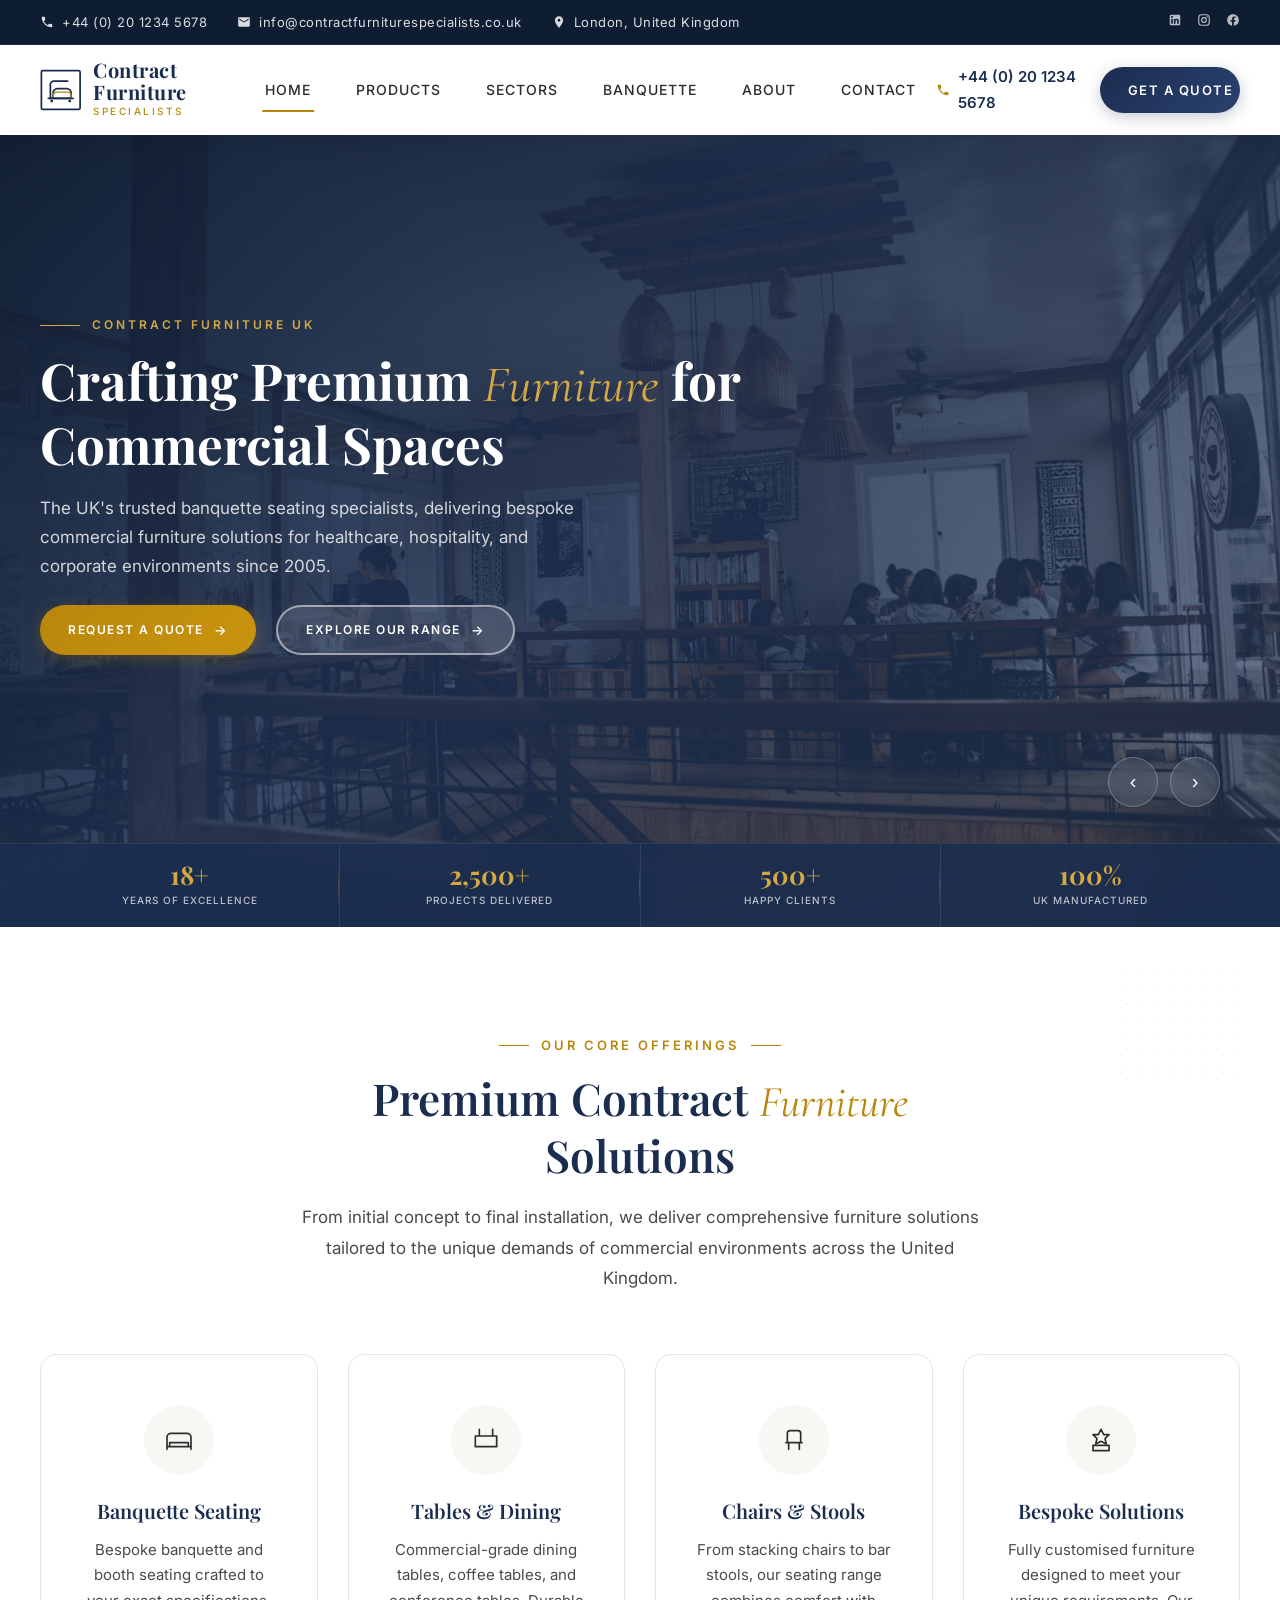
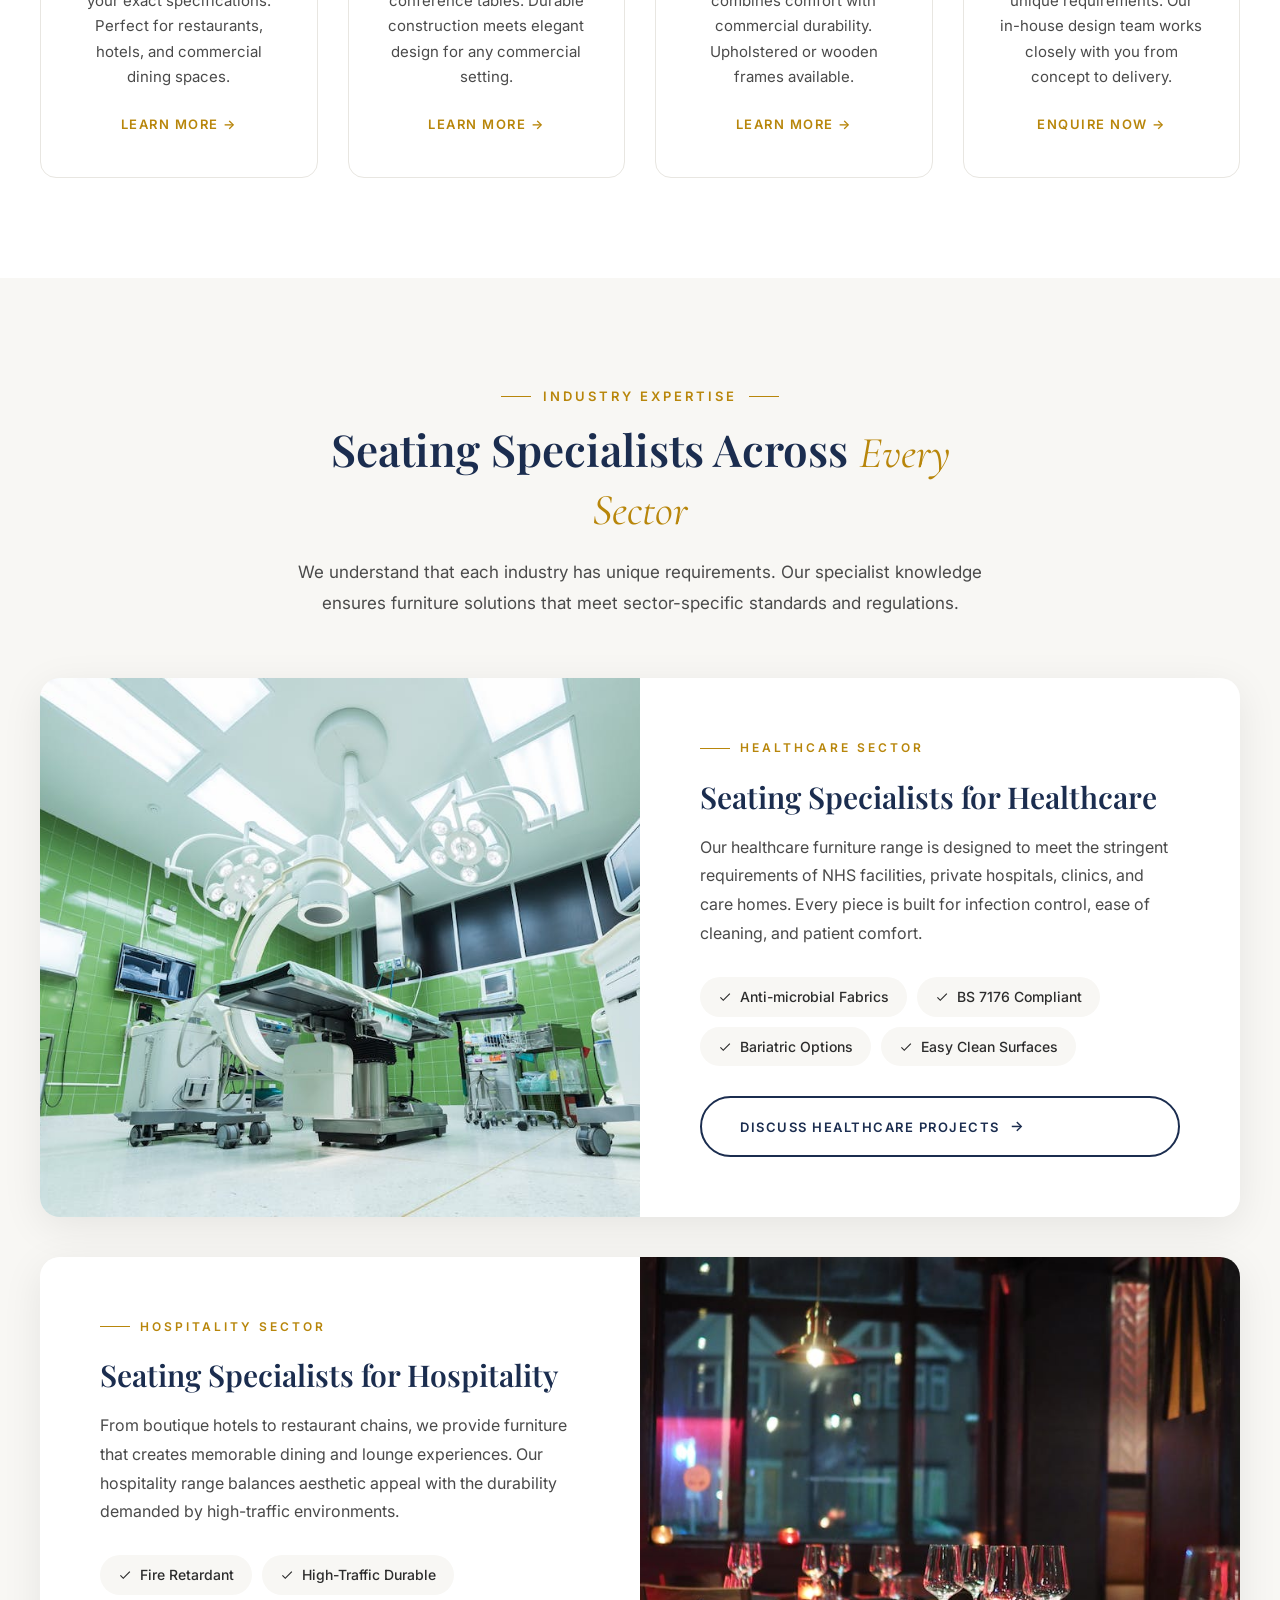
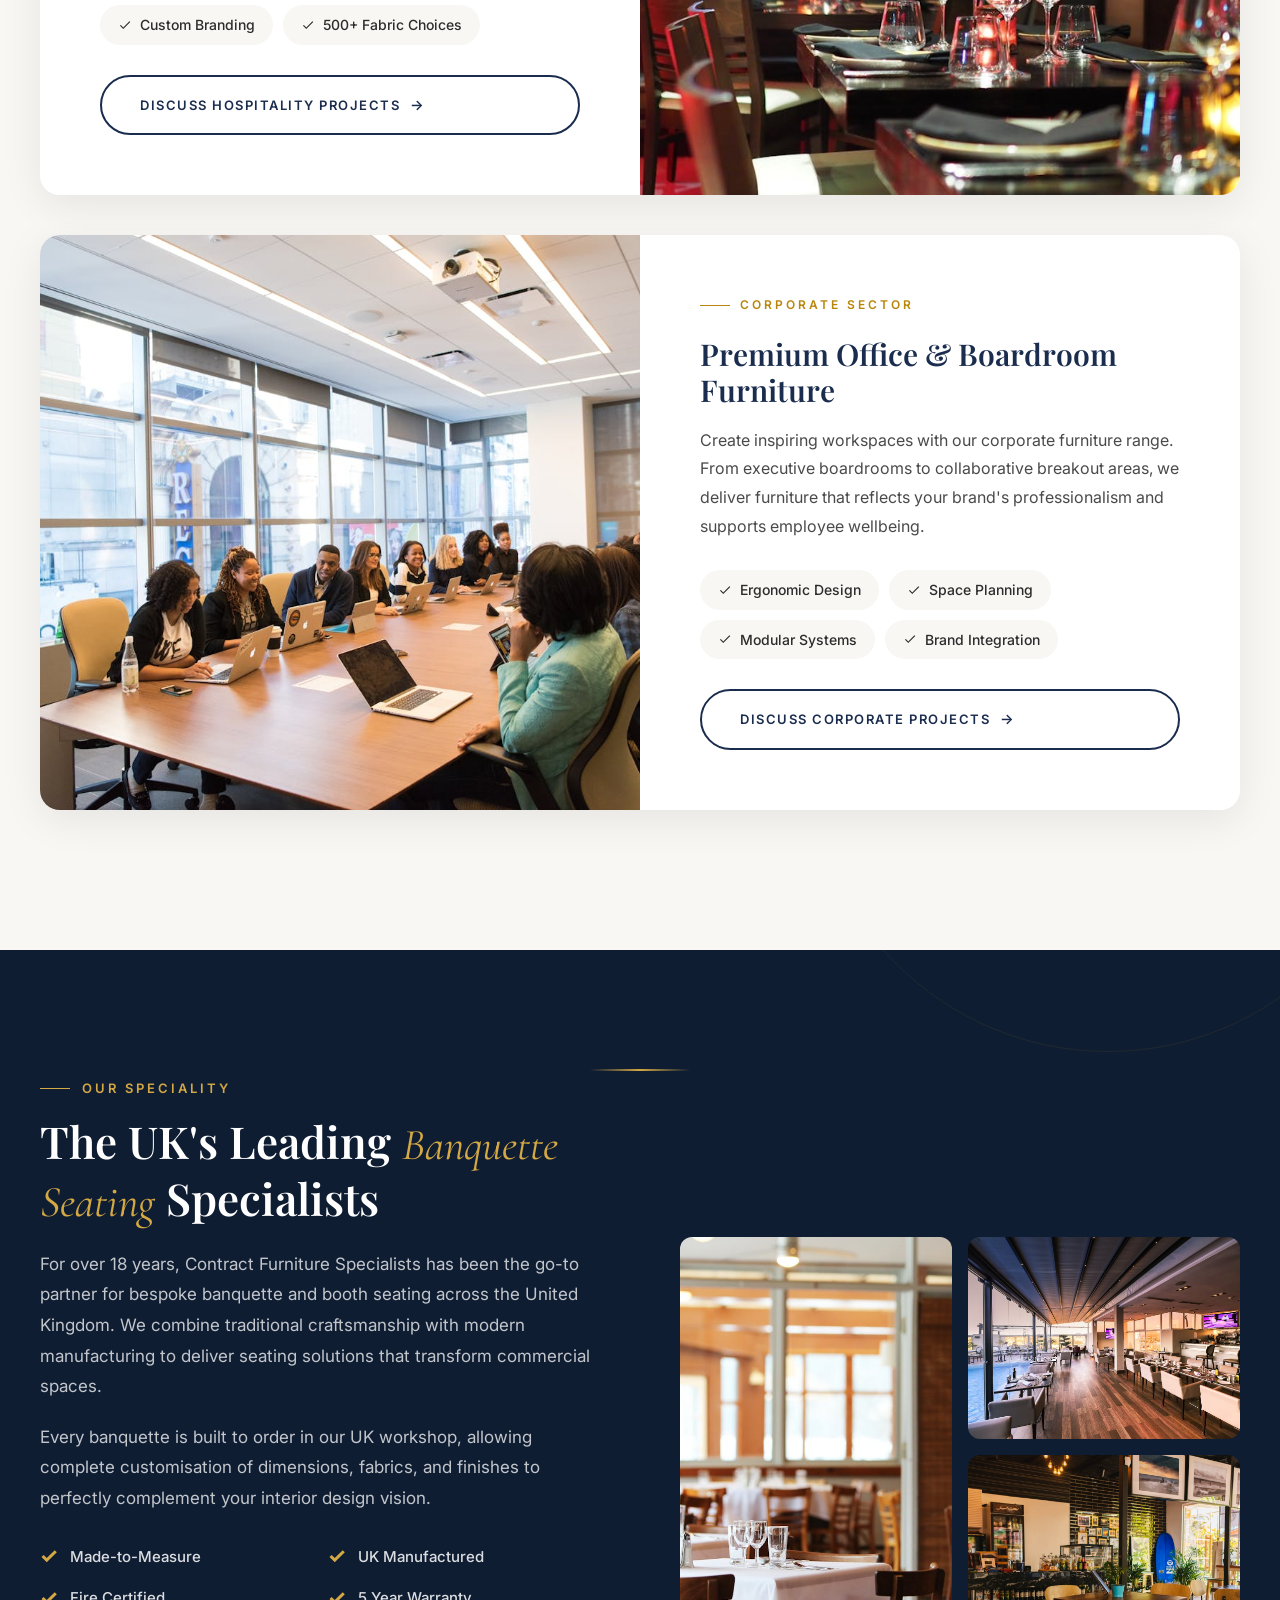
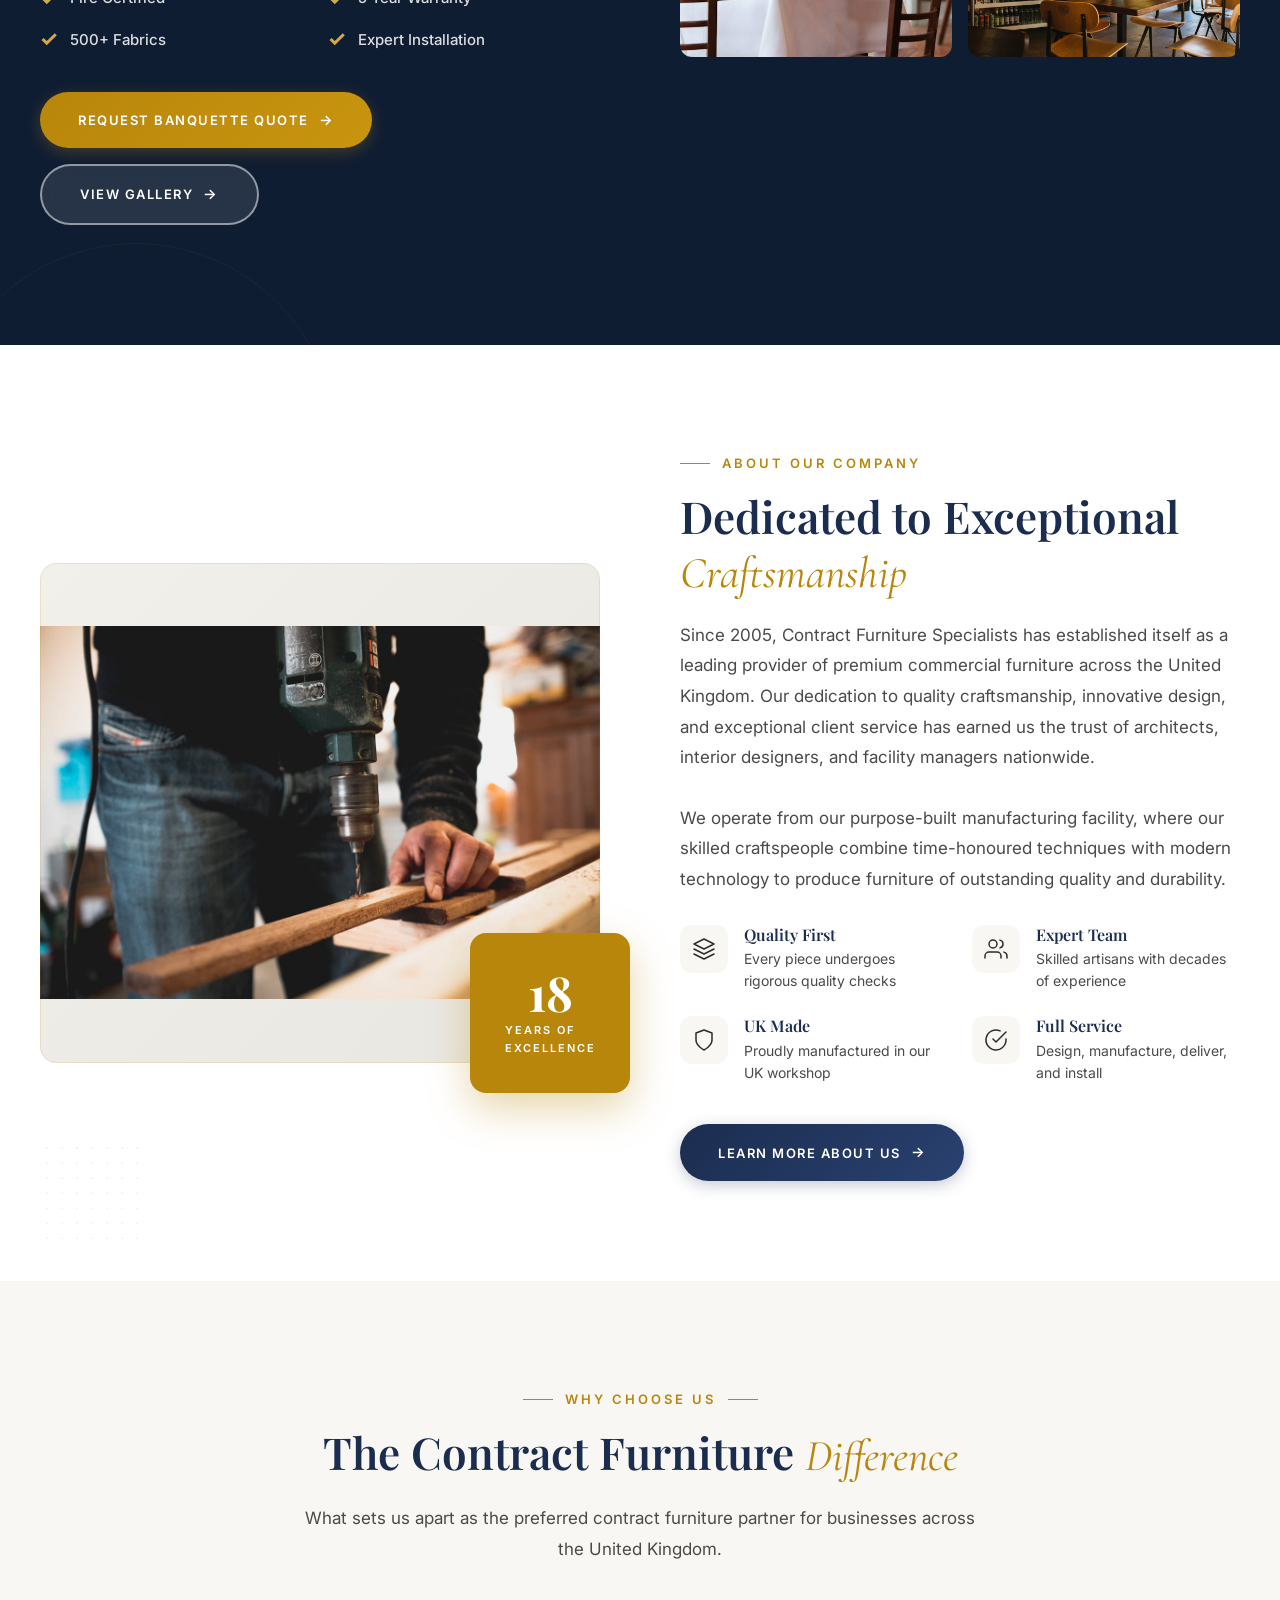
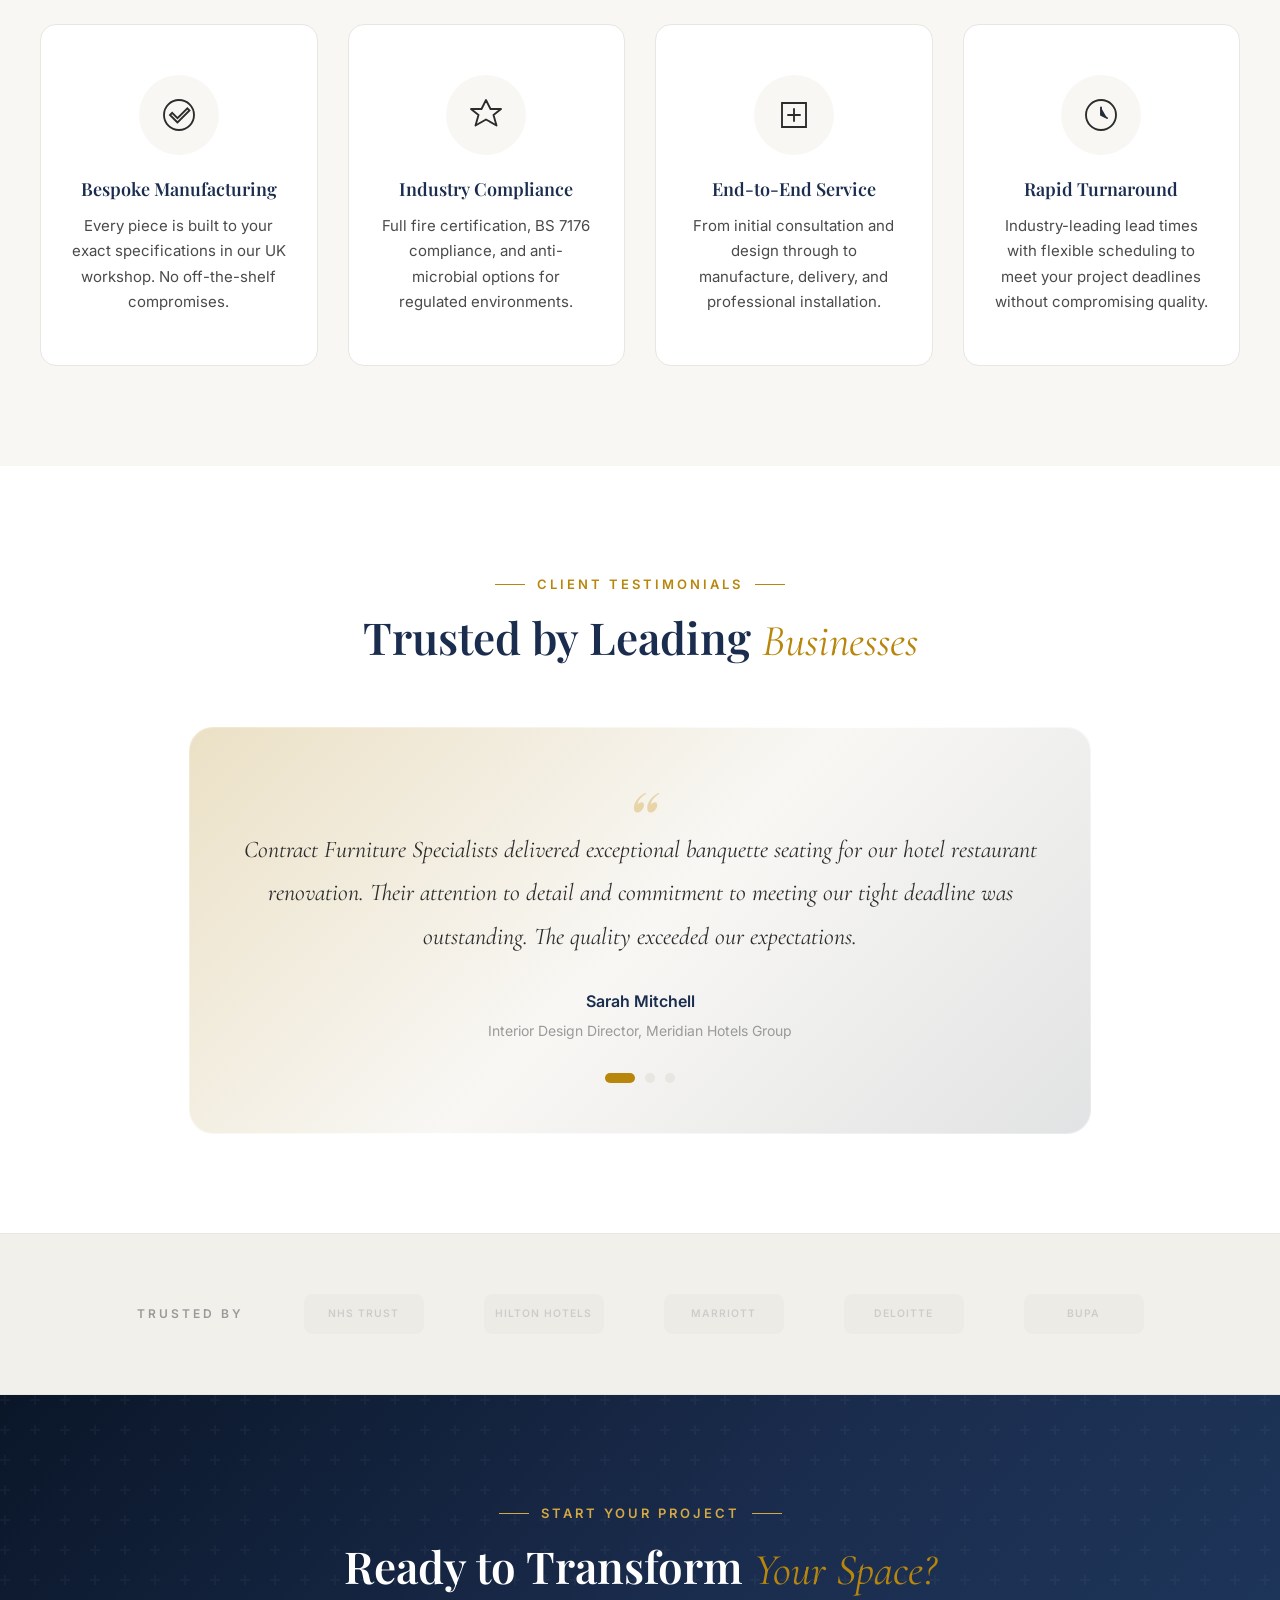
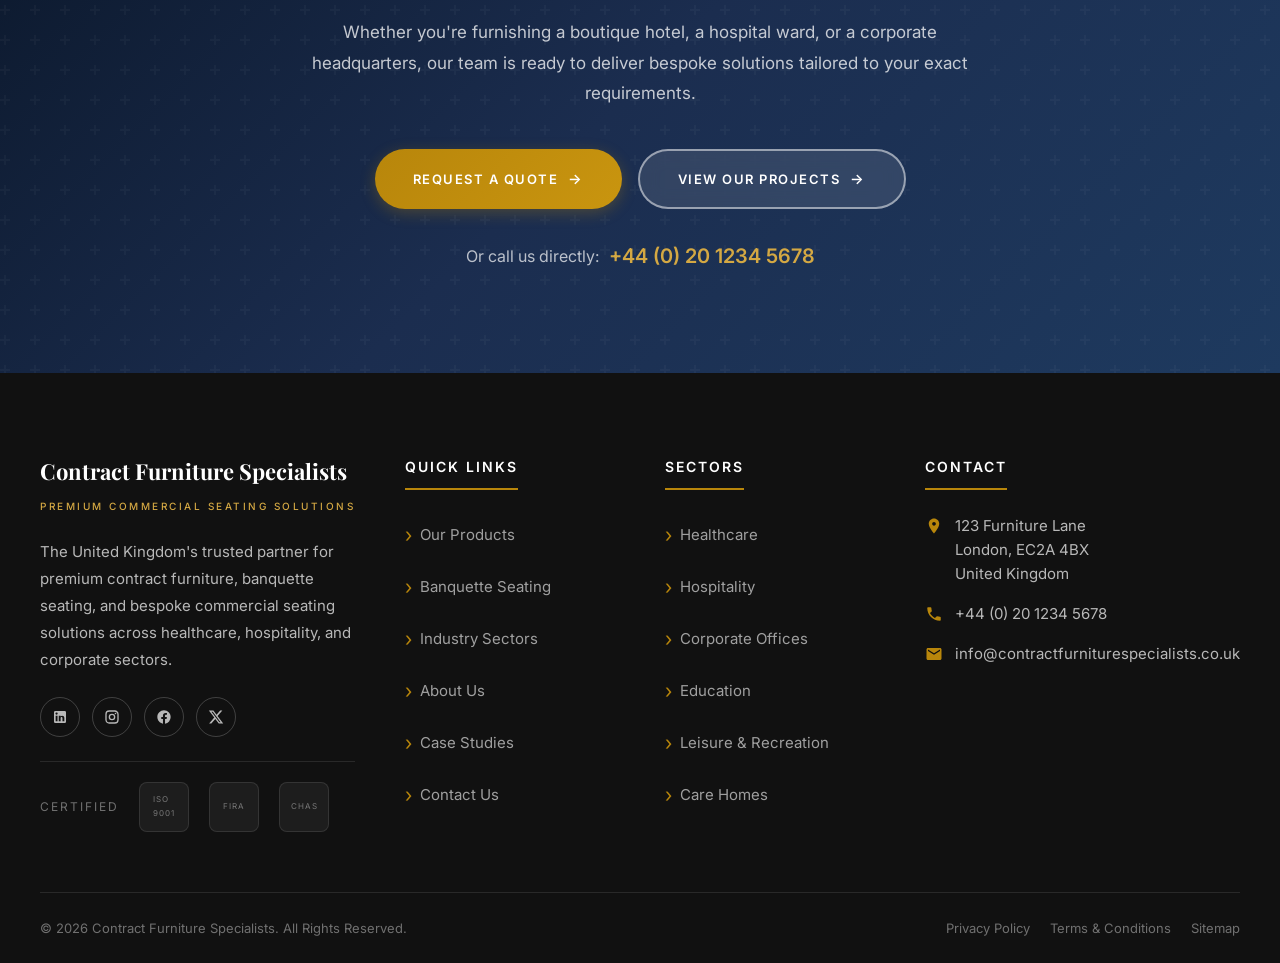
==== commit 675b90a5: "Fix hero section overflow on smaller screens - Add bottom padding to hero content to prevent overlap" ====
--- a/preview.html
+++ b/preview.html
@@ -453,6 +453,7 @@
     display: flex;
     align-items: center;
     padding: 0 40px;
+    padding-bottom: 120px; /* space for stats bar */
     max-width: 1400px;
     margin: 0 auto;
 }
@@ -486,11 +487,11 @@
 
 .hero-title {
     font-family: var(--cfs-font-heading);
-    font-size: clamp(2.5rem, 5vw, 4rem);
+    font-size: clamp(1.75rem, 4vw, 3.5rem);
     font-weight: 700;
     color: var(--cfs-white);
-    line-height: 1.1;
-    margin-bottom: 24px;
+    line-height: 1.15;
+    margin-bottom: 20px;
     opacity: 0;
     transform: translateY(30px);
     animation: fadeInUp 0.8s ease 0.5s forwards;
@@ -504,11 +505,11 @@
 }
 
 .hero-description {
-    font-size: 1.125rem;
+    font-size: clamp(0.875rem, 1.5vw, 1.0625rem);
     color: rgba(255,255,255,0.8);
-    line-height: 1.8;
-    margin-bottom: 40px;
-    max-width: 560px;
+    line-height: 1.7;
+    margin-bottom: 30px;
+    max-width: 540px;
     opacity: 0;
     transform: translateY(30px);
     animation: fadeInUp 0.8s ease 0.7s forwards;
@@ -524,8 +525,8 @@
 }
 
 .hero-buttons .btn {
-    padding: 18px 42px;
-    font-size: 0.875rem;
+    padding: 14px 32px;
+    font-size: 0.8125rem;
 }
 
 .hero-stats {
@@ -548,7 +549,7 @@
 .stat-item {
     flex: 1;
     text-align: center;
-    padding: 30px 20px;
+    padding: 22px 15px;
     border-right: 1px solid rgba(255,255,255,0.1);
 }
 
@@ -558,18 +559,18 @@
 
 .stat-number {
     font-family: var(--cfs-font-heading);
-    font-size: 2.25rem;
+    font-size: clamp(1.5rem, 2.5vw, 2rem);
     font-weight: 700;
     color: var(--cfs-copper-light);
     line-height: 1;
-    margin-bottom: 6px;
+    margin-bottom: 4px;
 }
 
 .stat-label {
-    font-size: 0.75rem;
+    font-size: clamp(0.6rem, 1vw, 0.75rem);
     color: rgba(255,255,255,0.7);
     text-transform: uppercase;
-    letter-spacing: 2px;
+    letter-spacing: 1.5px;
     font-weight: 500;
 }
 
@@ -1661,6 +1662,46 @@
 /* ============================================
    RESPONSIVE DESIGN
    ============================================ */
+
+/* Small laptops / HD screens (1366px, 1280px) */
+@media (max-width: 1400px) {
+    .hero-section {
+        height: 88vh;
+        min-height: 600px;
+    }
+
+    .hero-content {
+        padding-bottom: 100px;
+    }
+
+    .hero-label {
+        font-size: 0.75rem;
+        margin-bottom: 16px;
+    }
+
+    .hero-description {
+        margin-bottom: 24px;
+    }
+
+    .hero-buttons .btn {
+        padding: 12px 28px;
+        font-size: 0.75rem;
+    }
+
+    .stat-item {
+        padding: 18px 12px;
+    }
+
+    .stat-number {
+        font-size: clamp(1.25rem, 2vw, 1.75rem);
+    }
+
+    .stat-label {
+        font-size: 0.625rem;
+        letter-spacing: 1px;
+    }
+}
+
 @media (max-width: 1200px) {
     .services-grid,
     .why-grid {
@@ -1670,6 +1711,20 @@
     .footer-main {
         grid-template-columns: 1fr 1fr;
         gap: 40px;
+    }
+
+    .hero-section {
+        height: 85vh;
+        min-height: 550px;
+    }
+
+    .hero-content {
+        padding-bottom: 95px;
+    }
+
+    .hero-buttons .btn {
+        padding: 12px 24px;
+        font-size: 0.75rem;
     }
 }
 
@@ -1721,12 +1776,24 @@
     }
 
     .hero-section {
-        height: 85vh;
-        min-height: 550px;
-    }
-
-    .hero-title {
-        font-size: clamp(2rem, 4.5vw, 3rem);
+        height: auto;
+        min-height: auto;
+        max-height: none;
+        padding-bottom: 0;
+    }
+
+    .hero-content {
+        padding: 80px 20px 140px;
+        min-height: 500px;
+    }
+
+    .hero-buttons {
+        gap: 12px;
+    }
+
+    .hero-buttons .btn {
+        padding: 12px 24px;
+        font-size: 0.75rem;
     }
 
     .hero-stats .container {
@@ -1735,12 +1802,16 @@
 
     .stat-item {
         flex: 1 1 50%;
-        padding: 20px 15px;
+        padding: 16px 12px;
+    }
+
+    .stat-number {
+        font-size: 1.5rem;
     }
 
     .hero-nav {
-        bottom: 140px;
-        right: 30px;
+        bottom: 110px;
+        right: 20px;
     }
 
     .industry-showcase {
@@ -1833,7 +1904,20 @@
     }
 
     .stat-item {
-        flex: 1 1 100%;
+        flex: 1 1 50%;
+    }
+
+    .stat-number {
+        font-size: 1.25rem;
+    }
+
+    .stat-label {
+        font-size: 0.5625rem;
+    }
+
+    .hero-content {
+        padding: 60px 20px 120px;
+        min-height: 420px;
     }
 
     .hero-nav {
@@ -1850,13 +1934,20 @@
         display: none;
     }
 
-    .hero-section {
-        height: 80vh;
-        min-height: 500px;
-    }
-
     .hero-content {
-        padding: 0 20px;
+        padding: 50px 16px 110px;
+        min-height: 380px;
+    }
+
+    .hero-buttons .btn {
+        padding: 11px 20px;
+        font-size: 0.6875rem;
+        width: 100%;
+        justify-content: center;
+    }
+
+    .stat-item {
+        padding: 12px 8px;
     }
 }
 
